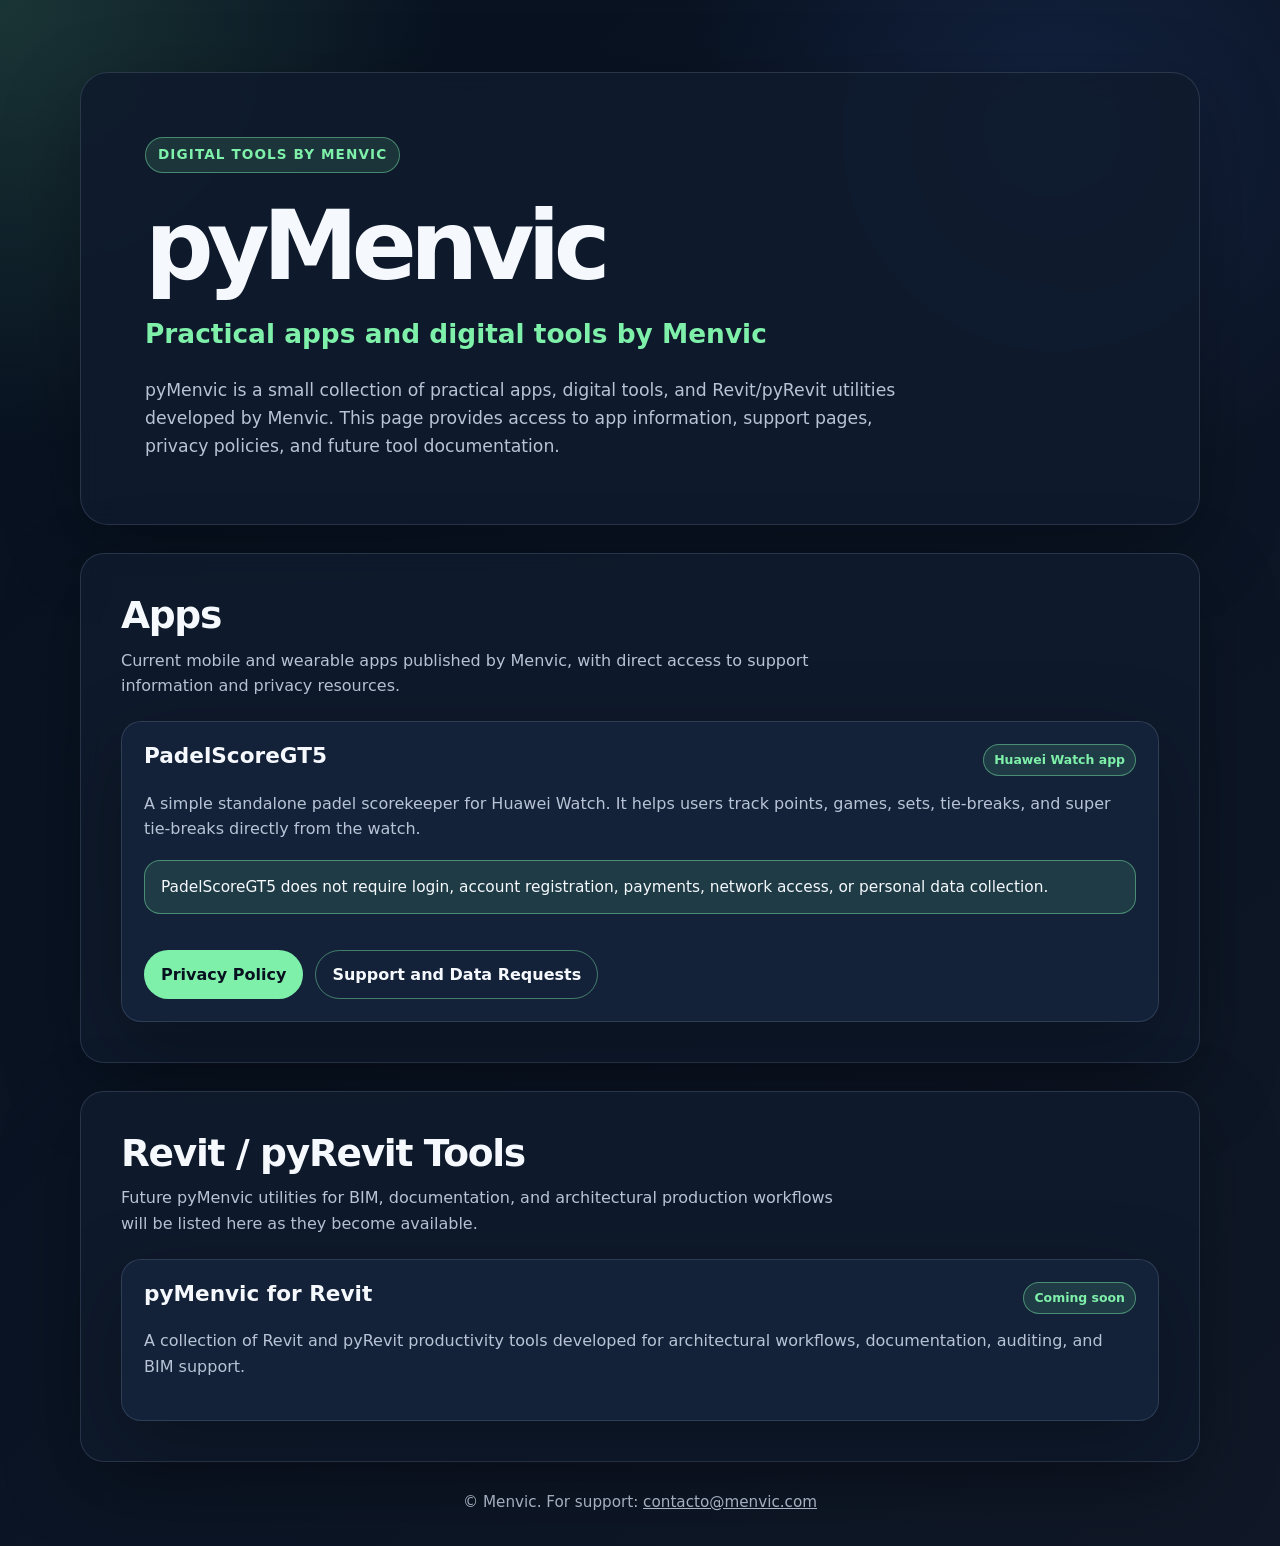
==== docs/index.html @ 78a5108b "Create pyMenvic homepage" ====
<!doctype html>
<html lang="en">
<head>
  <meta charset="utf-8">
  <meta name="viewport" content="width=device-width, initial-scale=1">
  <title>pyMenvic</title>
  <style>
    :root {
      color-scheme: dark;
      --background: #07111f;
      --surface: rgba(15, 27, 45, 0.88);
      --surface-strong: rgba(21, 36, 58, 0.94);
      --border: rgba(139, 157, 185, 0.22);
      --text: #f5f8fc;
      --muted: #b8c4d6;
      --accent: #7ef0aa;
      --accent-soft: rgba(126, 240, 170, 0.12);
      --accent-border: rgba(126, 240, 170, 0.45);
      --shadow: rgba(0, 0, 0, 0.28);
    }

    * {
      box-sizing: border-box;
    }

    html {
      scroll-behavior: smooth;
    }

    body {
      margin: 0;
      min-height: 100vh;
      font-family: Inter, ui-sans-serif, system-ui, -apple-system, BlinkMacSystemFont, "Segoe UI", sans-serif;
      line-height: 1.6;
      color: var(--text);
      background:
        radial-gradient(circle at top left, rgba(126, 240, 170, 0.16), transparent 28rem),
        radial-gradient(circle at 82% 8%, rgba(85, 132, 255, 0.13), transparent 24rem),
        linear-gradient(135deg, #07111f 0%, #0a1424 48%, #101827 100%);
    }

    a {
      color: inherit;
    }

    .page {
      width: min(1120px, calc(100% - 32px));
      margin: 0 auto;
      padding: clamp(32px, 6vw, 72px) 0 32px;
    }

    .hero,
    .section-card,
    .tool-card {
      border: 1px solid var(--border);
      background: var(--surface);
      box-shadow: 0 24px 80px var(--shadow);
      backdrop-filter: blur(12px);
    }

    .hero {
      padding: clamp(28px, 6vw, 64px);
      border-radius: 28px;
    }

    .eyebrow {
      display: inline-flex;
      align-items: center;
      gap: 8px;
      margin: 0 0 18px;
      padding: 6px 12px;
      border: 1px solid var(--accent-border);
      border-radius: 999px;
      color: var(--accent);
      background: var(--accent-soft);
      font-size: 0.85rem;
      font-weight: 800;
      letter-spacing: 0.08em;
      text-transform: uppercase;
    }

    h1,
    h2,
    h3,
    p {
      margin-top: 0;
    }

    h1,
    h2,
    h3 {
      line-height: 1.15;
    }

    h1 {
      margin-bottom: 12px;
      font-size: clamp(2.8rem, 9vw, 6rem);
      letter-spacing: -0.07em;
    }

    h2 {
      margin-bottom: 10px;
      font-size: clamp(1.6rem, 4vw, 2.35rem);
      letter-spacing: -0.035em;
    }

    h3 {
      margin-bottom: 10px;
      font-size: 1.35rem;
    }

    .subtitle {
      margin-bottom: 22px;
      color: var(--accent);
      font-size: clamp(1.15rem, 3vw, 1.65rem);
      font-weight: 800;
    }

    .description,
    .section-intro,
    .card-description,
    footer p {
      color: var(--muted);
    }

    .description {
      max-width: 760px;
      margin-bottom: 0;
      font-size: 1.08rem;
    }

    .section-card {
      margin-top: 28px;
      padding: clamp(24px, 5vw, 40px);
      border-radius: 24px;
    }

    .section-intro {
      max-width: 740px;
      margin-bottom: 22px;
    }

    .cards {
      display: grid;
      grid-template-columns: repeat(auto-fit, minmax(min(100%, 280px), 1fr));
      gap: 18px;
    }

    .tool-card {
      display: flex;
      min-height: 100%;
      flex-direction: column;
      padding: 22px;
      border-radius: 20px;
      background: var(--surface-strong);
    }

    .card-header {
      display: flex;
      align-items: flex-start;
      justify-content: space-between;
      gap: 16px;
      margin-bottom: 12px;
    }

    .label {
      display: inline-flex;
      flex-shrink: 0;
      align-items: center;
      justify-content: center;
      padding: 5px 10px;
      border: 1px solid var(--accent-border);
      border-radius: 999px;
      color: var(--accent);
      background: var(--accent-soft);
      font-size: 0.78rem;
      font-weight: 800;
      white-space: nowrap;
    }

    .card-description {
      margin-bottom: 18px;
    }

    .note {
      margin-top: auto;
      padding: 14px 16px;
      border: 1px solid var(--accent-border);
      border-radius: 16px;
      color: var(--text);
      background: var(--accent-soft);
      font-size: 0.96rem;
    }

    .links {
      display: flex;
      flex-wrap: wrap;
      gap: 12px;
      margin-top: 20px;
    }

    .button {
      display: inline-flex;
      align-items: center;
      justify-content: center;
      min-height: 46px;
      padding: 11px 16px;
      border: 1px solid var(--accent-border);
      border-radius: 999px;
      color: #07111f;
      background: var(--accent);
      font-weight: 800;
      text-decoration: none;
      transition: transform 160ms ease, box-shadow 160ms ease;
    }

    .button:hover,
    .button:focus-visible {
      transform: translateY(-1px);
      box-shadow: 0 10px 28px rgba(126, 240, 170, 0.18);
    }

    .button.secondary {
      color: var(--text);
      background: transparent;
    }

    footer {
      padding: 28px 0 0;
      text-align: center;
      font-size: 0.95rem;
    }

    footer p {
      margin-bottom: 0;
    }

    @media (max-width: 640px) {
      .page {
        width: min(100% - 24px, 1120px);
      }

      .card-header,
      .links {
        align-items: flex-start;
        flex-direction: column;
      }

      .button {
        width: 100%;
      }
    }
  </style>
</head>
<body>
  <main class="page">
    <section class="hero" aria-labelledby="page-title">
      <p class="eyebrow">Digital tools by Menvic</p>
      <h1 id="page-title">pyMenvic</h1>
      <p class="subtitle">Practical apps and digital tools by Menvic</p>
      <p class="description">
        pyMenvic is a small collection of practical apps, digital tools, and Revit/pyRevit
        utilities developed by Menvic. This page provides access to app information, support
        pages, privacy policies, and future tool documentation.
      </p>
    </section>

    <section class="section-card" aria-labelledby="apps-title">
      <h2 id="apps-title">Apps</h2>
      <p class="section-intro">
        Current mobile and wearable apps published by Menvic, with direct access to support
        information and privacy resources.
      </p>

      <div class="cards">
        <article class="tool-card">
          <div class="card-header">
            <h3>PadelScoreGT5</h3>
            <span class="label">Huawei Watch app</span>
          </div>
          <p class="card-description">
            A simple standalone padel scorekeeper for Huawei Watch. It helps users track points,
            games, sets, tie-breaks, and super tie-breaks directly from the watch.
          </p>
          <p class="note">
            PadelScoreGT5 does not require login, account registration, payments, network access,
            or personal data collection.
          </p>
          <nav class="links" aria-label="PadelScoreGT5 links">
            <a class="button" href="/padelscoregt5/privacy/">Privacy Policy</a>
            <a class="button secondary" href="/padelscoregt5/support/">Support and Data Requests</a>
          </nav>
        </article>
      </div>
    </section>

    <section class="section-card" aria-labelledby="revit-title">
      <h2 id="revit-title">Revit / pyRevit Tools</h2>
      <p class="section-intro">
        Future pyMenvic utilities for BIM, documentation, and architectural production workflows
        will be listed here as they become available.
      </p>

      <div class="cards">
        <article class="tool-card">
          <div class="card-header">
            <h3>pyMenvic for Revit</h3>
            <span class="label">Coming soon</span>
          </div>
          <p class="card-description">
            A collection of Revit and pyRevit productivity tools developed for architectural
            workflows, documentation, auditing, and BIM support.
          </p>
        </article>
      </div>
    </section>

    <footer>
      <p>&copy; Menvic. For support: <a href="mailto:contacto@menvic.com">contacto@menvic.com</a></p>
    </footer>
  </main>
</body>
</html>
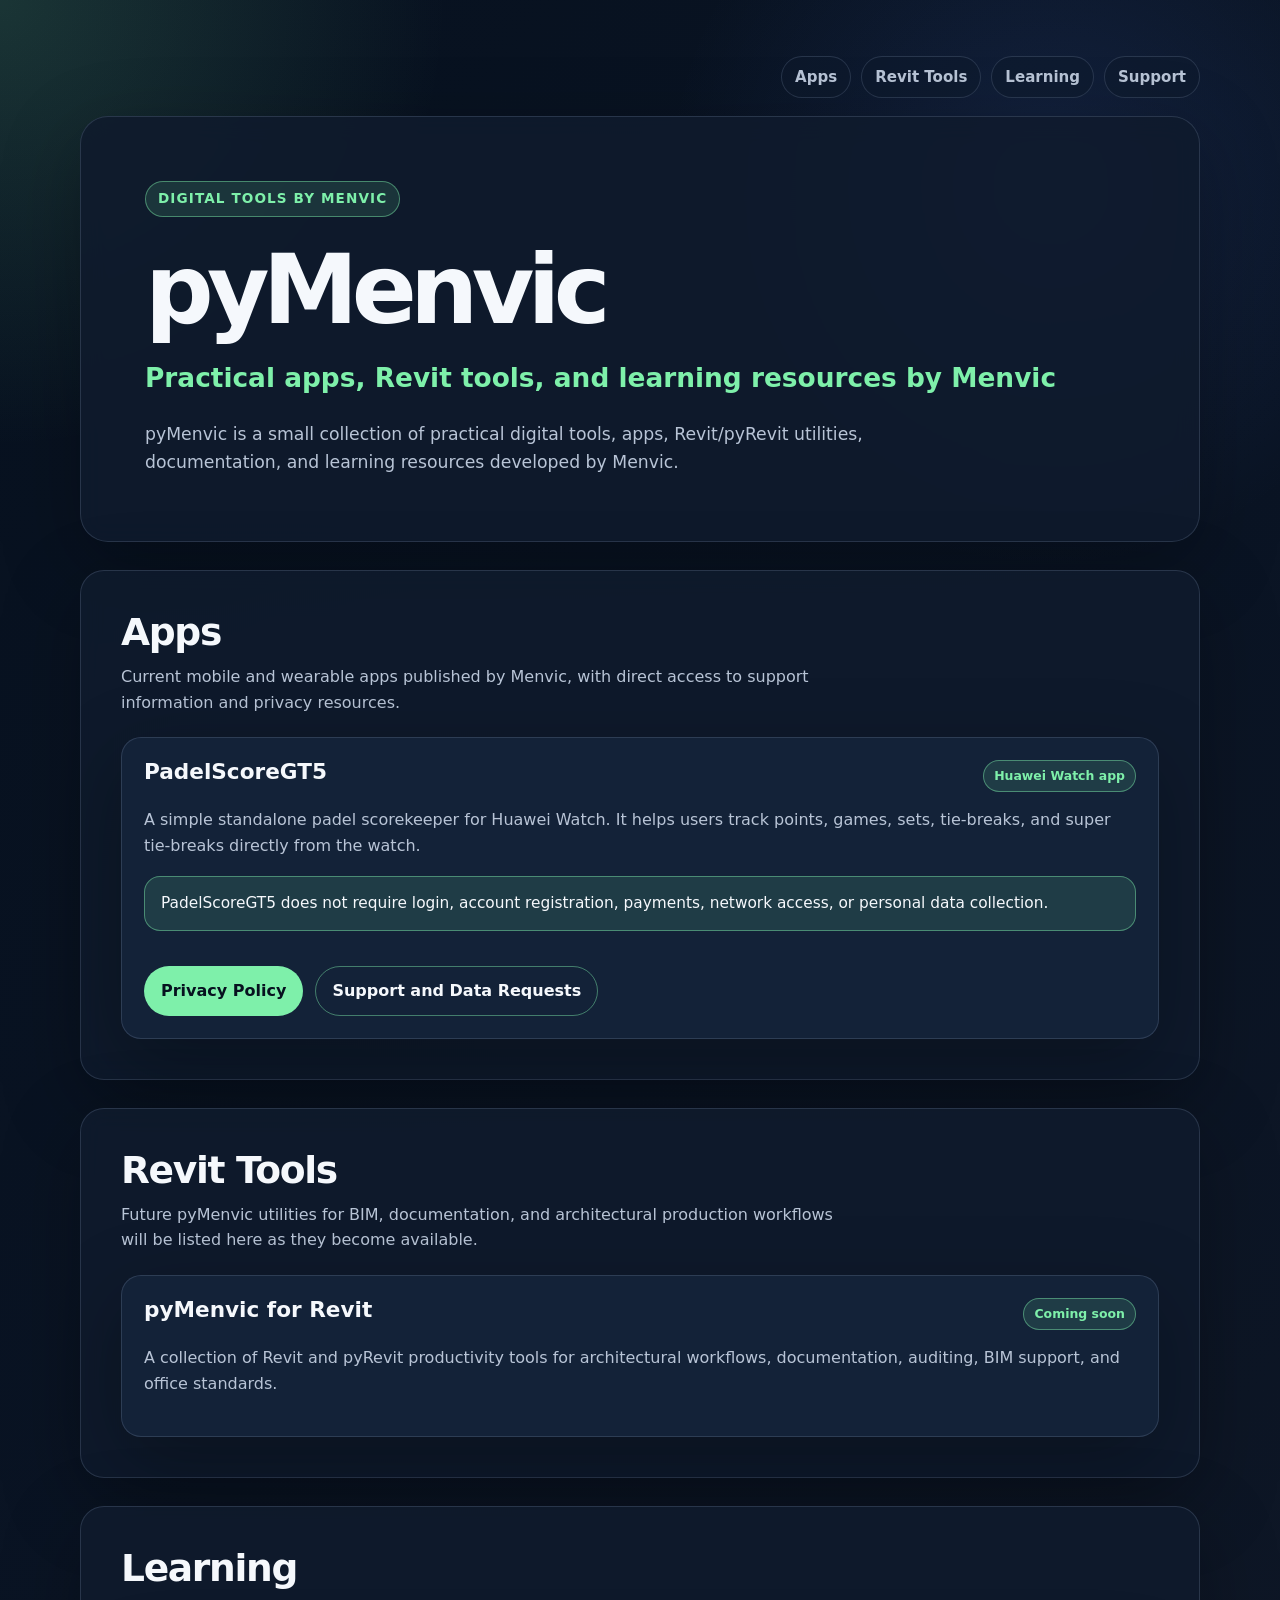
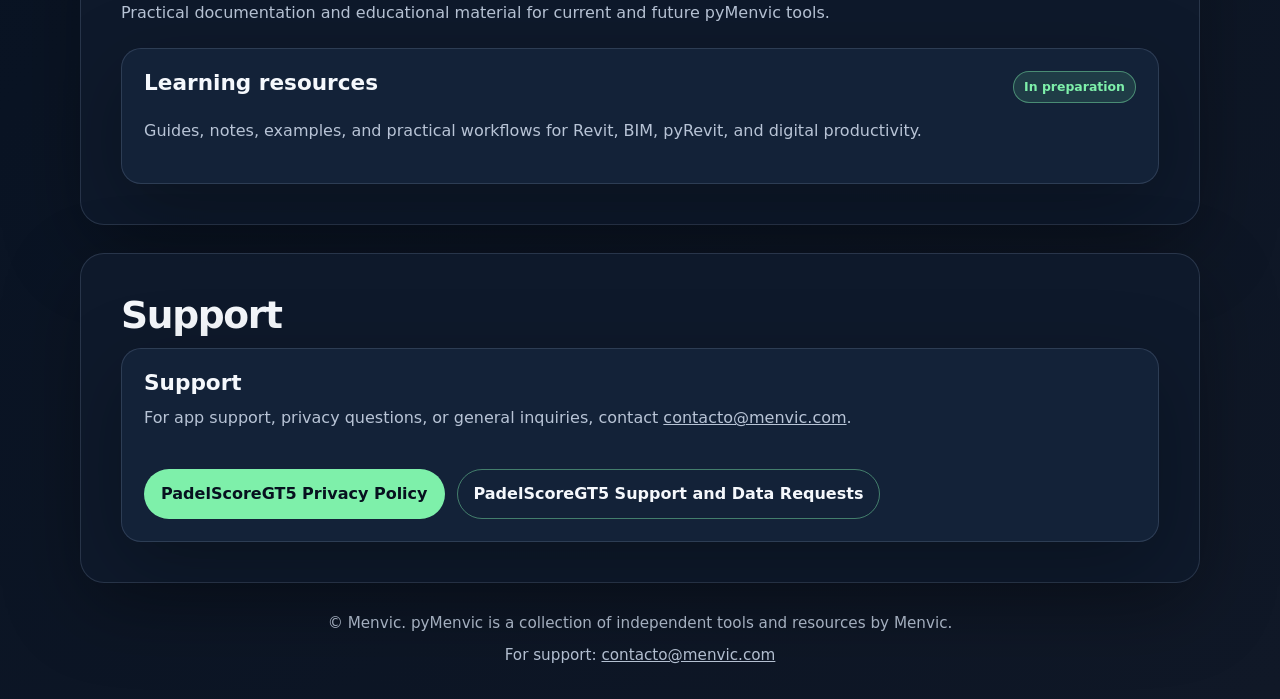
==== commit c2b921fa: "Update pyMenvic public homepage" ====
--- a/docs/index.html
+++ b/docs/index.html
@@ -46,7 +46,35 @@
     .page {
       width: min(1120px, calc(100% - 32px));
       margin: 0 auto;
-      padding: clamp(32px, 6vw, 72px) 0 32px;
+      padding: clamp(24px, 5vw, 56px) 0 32px;
+    }
+
+    .top-nav {
+      display: flex;
+      flex-wrap: wrap;
+      gap: 10px;
+      align-items: center;
+      justify-content: flex-end;
+      margin-bottom: 18px;
+    }
+
+    .nav-link {
+      padding: 8px 13px;
+      border: 1px solid var(--border);
+      border-radius: 999px;
+      color: var(--muted);
+      background: rgba(15, 27, 45, 0.58);
+      font-size: 0.94rem;
+      font-weight: 700;
+      text-decoration: none;
+      transition: border-color 160ms ease, color 160ms ease, transform 160ms ease;
+    }
+
+    .nav-link:hover,
+    .nav-link:focus-visible {
+      border-color: var(--accent-border);
+      color: var(--text);
+      transform: translateY(-1px);
     }
 
     .hero,
@@ -124,7 +152,7 @@
     }
 
     .description {
-      max-width: 760px;
+      max-width: 800px;
       margin-bottom: 0;
       font-size: 1.08rem;
     }
@@ -232,12 +260,20 @@
     }
 
     footer p {
+      margin-bottom: 8px;
+    }
+
+    footer p:last-child {
       margin-bottom: 0;
     }
 
     @media (max-width: 640px) {
       .page {
         width: min(100% - 24px, 1120px);
+      }
+
+      .top-nav {
+        justify-content: flex-start;
       }
 
       .card-header,
@@ -254,18 +290,24 @@
 </head>
 <body>
   <main class="page">
+    <nav class="top-nav" aria-label="Main navigation">
+      <a class="nav-link" href="#apps">Apps</a>
+      <a class="nav-link" href="#revit-tools">Revit Tools</a>
+      <a class="nav-link" href="#learning">Learning</a>
+      <a class="nav-link" href="#support">Support</a>
+    </nav>
+
     <section class="hero" aria-labelledby="page-title">
       <p class="eyebrow">Digital tools by Menvic</p>
       <h1 id="page-title">pyMenvic</h1>
-      <p class="subtitle">Practical apps and digital tools by Menvic</p>
+      <p class="subtitle">Practical apps, Revit tools, and learning resources by Menvic</p>
       <p class="description">
-        pyMenvic is a small collection of practical apps, digital tools, and Revit/pyRevit
-        utilities developed by Menvic. This page provides access to app information, support
-        pages, privacy policies, and future tool documentation.
+        pyMenvic is a small collection of practical digital tools, apps, Revit/pyRevit utilities,
+        documentation, and learning resources developed by Menvic.
       </p>
     </section>
 
-    <section class="section-card" aria-labelledby="apps-title">
+    <section class="section-card" id="apps" aria-labelledby="apps-title">
       <h2 id="apps-title">Apps</h2>
       <p class="section-intro">
         Current mobile and wearable apps published by Menvic, with direct access to support
@@ -294,8 +336,8 @@
       </div>
     </section>
 
-    <section class="section-card" aria-labelledby="revit-title">
-      <h2 id="revit-title">Revit / pyRevit Tools</h2>
+    <section class="section-card" id="revit-tools" aria-labelledby="revit-title">
+      <h2 id="revit-title">Revit Tools</h2>
       <p class="section-intro">
         Future pyMenvic utilities for BIM, documentation, and architectural production workflows
         will be listed here as they become available.
@@ -308,15 +350,53 @@
             <span class="label">Coming soon</span>
           </div>
           <p class="card-description">
-            A collection of Revit and pyRevit productivity tools developed for architectural
-            workflows, documentation, auditing, and BIM support.
+            A collection of Revit and pyRevit productivity tools for architectural workflows,
+            documentation, auditing, BIM support, and office standards.
           </p>
         </article>
       </div>
     </section>
 
+    <section class="section-card" id="learning" aria-labelledby="learning-title">
+      <h2 id="learning-title">Learning</h2>
+      <p class="section-intro">
+        Practical documentation and educational material for current and future pyMenvic tools.
+      </p>
+
+      <div class="cards">
+        <article class="tool-card">
+          <div class="card-header">
+            <h3>Learning resources</h3>
+            <span class="label">In preparation</span>
+          </div>
+          <p class="card-description">
+            Guides, notes, examples, and practical workflows for Revit, BIM, pyRevit, and digital
+            productivity.
+          </p>
+        </article>
+      </div>
+    </section>
+
+    <section class="section-card" id="support" aria-labelledby="support-title">
+      <h2 id="support-title">Support</h2>
+      <div class="cards">
+        <article class="tool-card">
+          <h3>Support</h3>
+          <p class="card-description">
+            For app support, privacy questions, or general inquiries, contact
+            <a href="mailto:contacto@menvic.com">contacto@menvic.com</a>.
+          </p>
+          <nav class="links" aria-label="Support links">
+            <a class="button" href="/padelscoregt5/privacy/">PadelScoreGT5 Privacy Policy</a>
+            <a class="button secondary" href="/padelscoregt5/support/">PadelScoreGT5 Support and Data Requests</a>
+          </nav>
+        </article>
+      </div>
+    </section>
+
     <footer>
-      <p>&copy; Menvic. For support: <a href="mailto:contacto@menvic.com">contacto@menvic.com</a></p>
+      <p>&copy; Menvic. pyMenvic is a collection of independent tools and resources by Menvic.</p>
+      <p>For support: <a href="mailto:contacto@menvic.com">contacto@menvic.com</a></p>
     </footer>
   </main>
 </body>
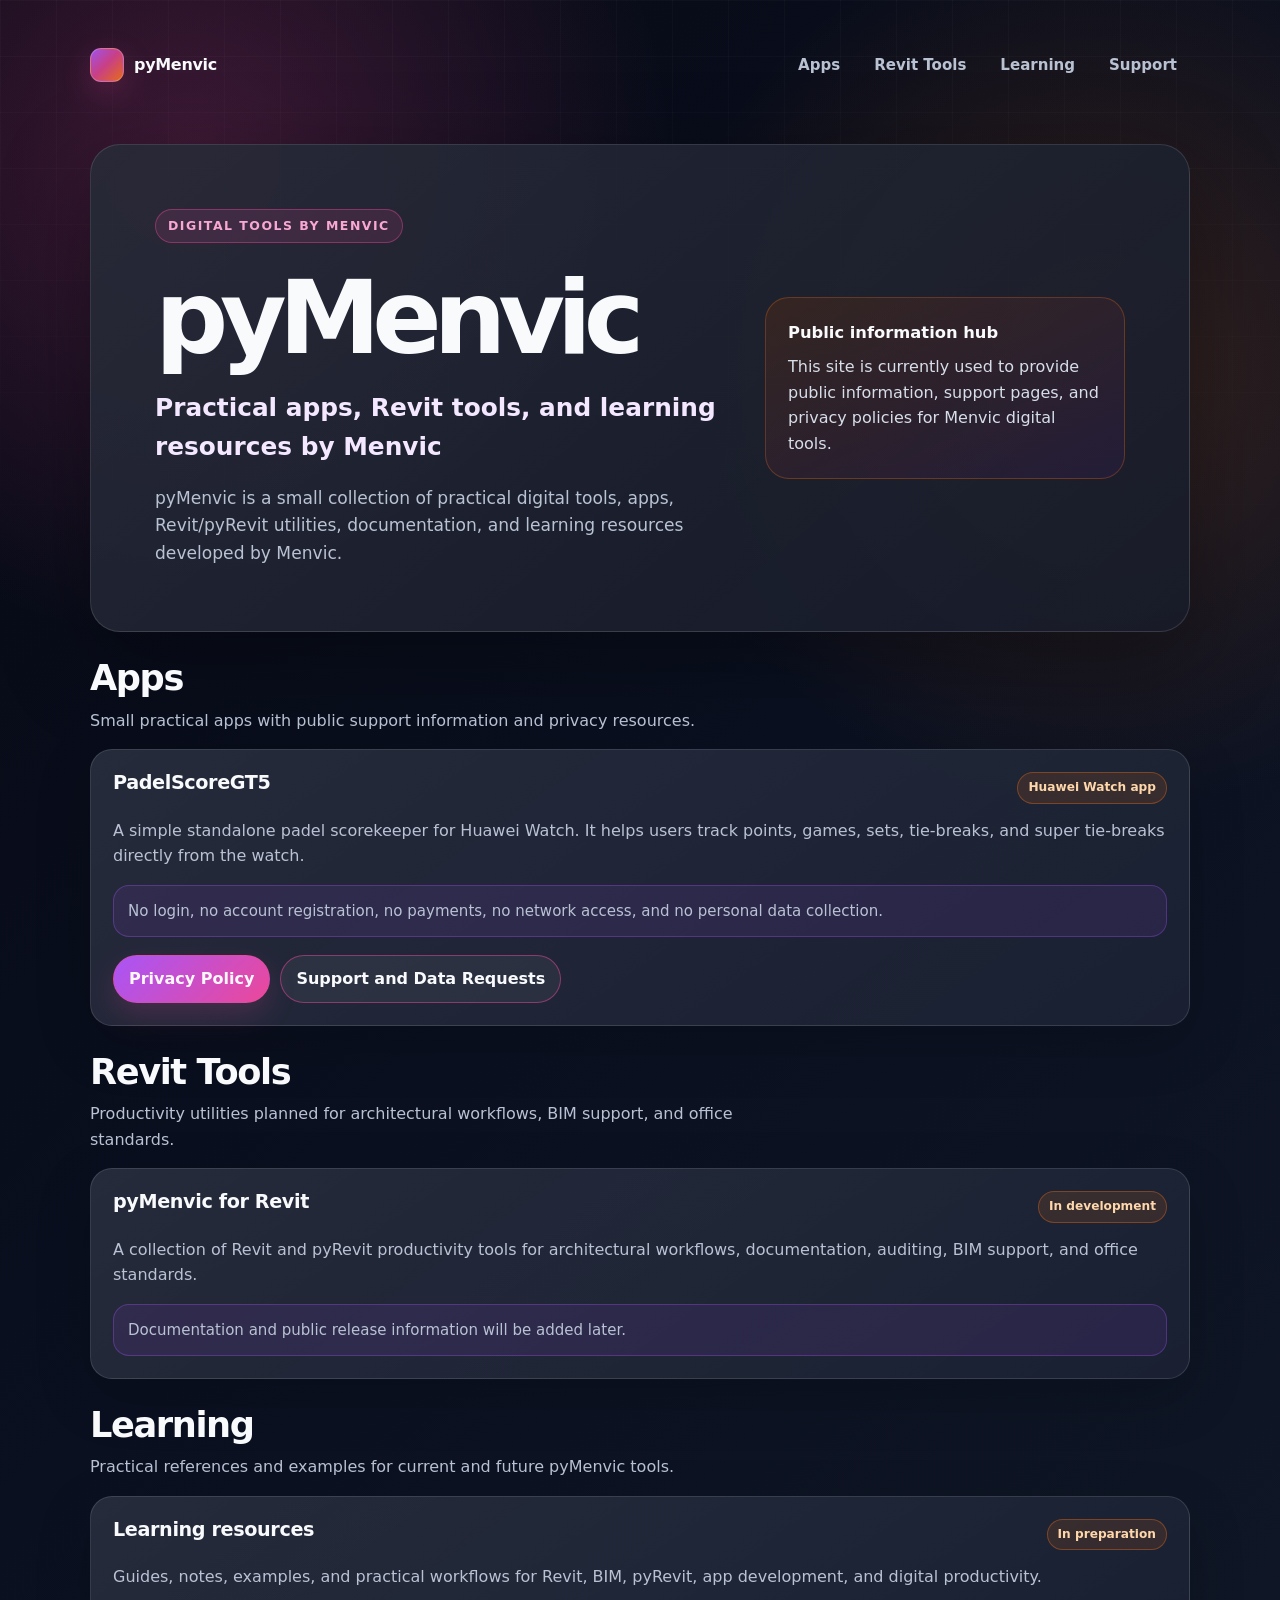
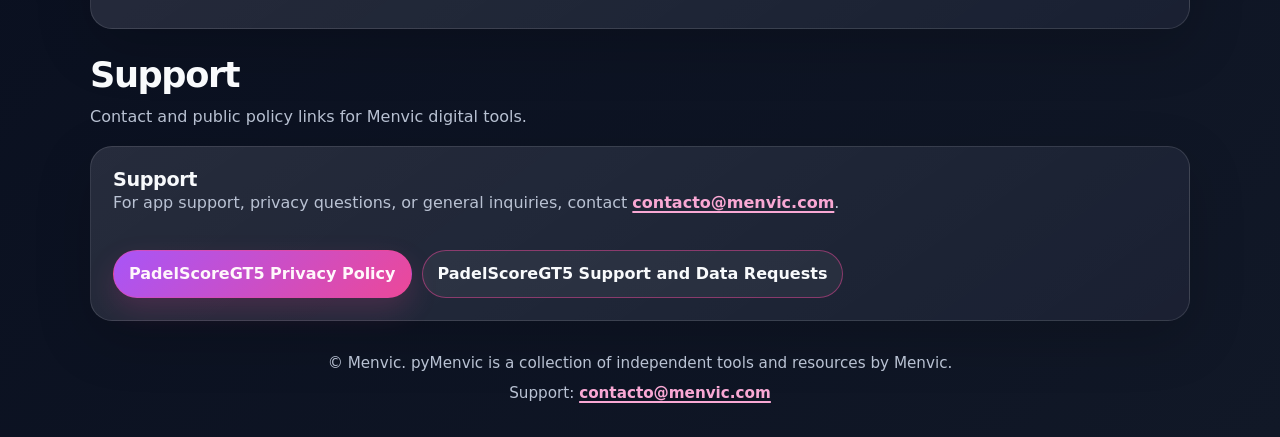
==== commit 7f2dd6e1: "Improve pyMenvic homepage" ====
--- a/docs/index.html
+++ b/docs/index.html
@@ -3,20 +3,26 @@
 <head>
   <meta charset="utf-8">
   <meta name="viewport" content="width=device-width, initial-scale=1">
+  <meta name="description" content="pyMenvic is a collection of practical apps, Revit tools, documentation, and learning resources by Menvic.">
   <title>pyMenvic</title>
   <style>
     :root {
       color-scheme: dark;
-      --background: #07111f;
-      --surface: rgba(15, 27, 45, 0.88);
-      --surface-strong: rgba(21, 36, 58, 0.94);
-      --border: rgba(139, 157, 185, 0.22);
-      --text: #f5f8fc;
-      --muted: #b8c4d6;
-      --accent: #7ef0aa;
-      --accent-soft: rgba(126, 240, 170, 0.12);
-      --accent-border: rgba(126, 240, 170, 0.45);
-      --shadow: rgba(0, 0, 0, 0.28);
+      --bg: #070914;
+      --bg-elevated: #0d1220;
+      --surface: rgba(15, 20, 35, 0.88);
+      --surface-strong: rgba(22, 28, 46, 0.94);
+      --border: rgba(255, 255, 255, 0.12);
+      --border-strong: rgba(255, 255, 255, 0.18);
+      --text: #f8fafc;
+      --muted: #b9c2d3;
+      --soft: #8792a8;
+      --purple: #a855f7;
+      --magenta: #ec4899;
+      --orange: #f97316;
+      --accent-glow: rgba(236, 72, 153, 0.24);
+      --orange-glow: rgba(249, 115, 22, 0.18);
+      --shadow: rgba(0, 0, 0, 0.34);
     }
 
     * {
@@ -30,13 +36,26 @@
     body {
       margin: 0;
       min-height: 100vh;
-      font-family: Inter, ui-sans-serif, system-ui, -apple-system, BlinkMacSystemFont, "Segoe UI", sans-serif;
+      font-family: ui-sans-serif, system-ui, -apple-system, BlinkMacSystemFont, "Segoe UI", sans-serif;
       line-height: 1.6;
       color: var(--text);
       background:
-        radial-gradient(circle at top left, rgba(126, 240, 170, 0.16), transparent 28rem),
-        radial-gradient(circle at 82% 8%, rgba(85, 132, 255, 0.13), transparent 24rem),
-        linear-gradient(135deg, #07111f 0%, #0a1424 48%, #101827 100%);
+        radial-gradient(circle at 15% 8%, var(--accent-glow), transparent 30rem),
+        radial-gradient(circle at 86% 18%, var(--orange-glow), transparent 28rem),
+        linear-gradient(135deg, var(--bg) 0%, #0a1020 46%, #111827 100%);
+    }
+
+    body::before {
+      position: fixed;
+      inset: 0;
+      z-index: -1;
+      pointer-events: none;
+      content: "";
+      background-image:
+        linear-gradient(rgba(255, 255, 255, 0.035) 1px, transparent 1px),
+        linear-gradient(90deg, rgba(255, 255, 255, 0.035) 1px, transparent 1px);
+      background-size: 56px 56px;
+      mask-image: linear-gradient(to bottom, rgba(0, 0, 0, 0.7), transparent 74%);
     }
 
     a {
@@ -44,66 +63,93 @@
     }
 
     .page {
-      width: min(1120px, calc(100% - 32px));
+      width: min(1100px, calc(100% - 32px));
       margin: 0 auto;
-      padding: clamp(24px, 5vw, 56px) 0 32px;
+      padding: clamp(20px, 4vw, 44px) 0 32px;
+    }
+
+    .topbar {
+      display: flex;
+      align-items: center;
+      justify-content: space-between;
+      gap: 18px;
+      margin-bottom: clamp(28px, 5vw, 58px);
+    }
+
+    .brand {
+      display: inline-flex;
+      align-items: center;
+      gap: 10px;
+      color: var(--text);
+      font-weight: 800;
+      letter-spacing: -0.02em;
+      text-decoration: none;
+    }
+
+    .brand-mark {
+      width: 34px;
+      height: 34px;
+      border: 1px solid rgba(255, 255, 255, 0.2);
+      border-radius: 11px;
+      background:
+        linear-gradient(135deg, rgba(168, 85, 247, 0.95), rgba(236, 72, 153, 0.84) 48%, rgba(249, 115, 22, 0.92)),
+        var(--bg-elevated);
+      box-shadow: 0 10px 30px rgba(236, 72, 153, 0.22);
     }
 
     .top-nav {
       display: flex;
       flex-wrap: wrap;
-      gap: 10px;
+      gap: 8px;
       align-items: center;
       justify-content: flex-end;
-      margin-bottom: 18px;
     }
 
     .nav-link {
-      padding: 8px 13px;
-      border: 1px solid var(--border);
+      padding: 8px 12px;
+      border: 1px solid transparent;
       border-radius: 999px;
       color: var(--muted);
-      background: rgba(15, 27, 45, 0.58);
       font-size: 0.94rem;
       font-weight: 700;
       text-decoration: none;
-      transition: border-color 160ms ease, color 160ms ease, transform 160ms ease;
+      transition: background 160ms ease, border-color 160ms ease, color 160ms ease;
     }
 
     .nav-link:hover,
     .nav-link:focus-visible {
-      border-color: var(--accent-border);
+      border-color: var(--border-strong);
       color: var(--text);
-      transform: translateY(-1px);
-    }
-
-    .hero,
-    .section-card,
-    .tool-card {
+      background: rgba(255, 255, 255, 0.06);
+      outline: none;
+    }
+
+    .hero {
+      display: grid;
+      grid-template-columns: minmax(0, 1fr) minmax(260px, 360px);
+      gap: clamp(24px, 5vw, 46px);
+      align-items: center;
+      padding: clamp(30px, 6vw, 64px);
       border: 1px solid var(--border);
-      background: var(--surface);
-      box-shadow: 0 24px 80px var(--shadow);
-      backdrop-filter: blur(12px);
-    }
-
-    .hero {
-      padding: clamp(28px, 6vw, 64px);
-      border-radius: 28px;
+      border-radius: 30px;
+      background:
+        linear-gradient(140deg, rgba(255, 255, 255, 0.09), rgba(255, 255, 255, 0.03)),
+        var(--surface);
+      box-shadow: 0 28px 90px var(--shadow);
     }
 
     .eyebrow {
       display: inline-flex;
       align-items: center;
-      gap: 8px;
       margin: 0 0 18px;
       padding: 6px 12px;
-      border: 1px solid var(--accent-border);
+      border: 1px solid rgba(236, 72, 153, 0.42);
       border-radius: 999px;
-      color: var(--accent);
-      background: var(--accent-soft);
-      font-size: 0.85rem;
-      font-weight: 800;
-      letter-spacing: 0.08em;
+      color: #f9a8d4;
+      background: rgba(236, 72, 153, 0.12);
+      font-size: 0.78rem;
+      font-weight: 900;
+      letter-spacing: 0.12em;
       text-transform: uppercase;
     }
 
@@ -117,163 +163,226 @@
     h1,
     h2,
     h3 {
-      line-height: 1.15;
+      line-height: 1.12;
     }
 
     h1 {
       margin-bottom: 12px;
-      font-size: clamp(2.8rem, 9vw, 6rem);
-      letter-spacing: -0.07em;
+      font-size: clamp(3rem, 10vw, 6.4rem);
+      letter-spacing: -0.08em;
     }
 
     h2 {
       margin-bottom: 10px;
-      font-size: clamp(1.6rem, 4vw, 2.35rem);
-      letter-spacing: -0.035em;
+      font-size: clamp(1.55rem, 4vw, 2.2rem);
+      letter-spacing: -0.04em;
     }
 
     h3 {
-      margin-bottom: 10px;
-      font-size: 1.35rem;
+      margin-bottom: 0;
+      font-size: 1.2rem;
+      letter-spacing: -0.02em;
     }
 
     .subtitle {
-      margin-bottom: 22px;
-      color: var(--accent);
-      font-size: clamp(1.15rem, 3vw, 1.65rem);
+      max-width: 760px;
+      margin-bottom: 18px;
+      color: #f3e8ff;
+      font-size: clamp(1.15rem, 3vw, 1.55rem);
       font-weight: 800;
     }
 
-    .description,
+    .hero-text,
     .section-intro,
     .card-description,
+    .small-note,
     footer p {
       color: var(--muted);
     }
 
-    .description {
-      max-width: 800px;
+    .hero-text {
+      max-width: 760px;
       margin-bottom: 0;
-      font-size: 1.08rem;
-    }
-
-    .section-card {
-      margin-top: 28px;
-      padding: clamp(24px, 5vw, 40px);
+      font-size: 1.07rem;
+    }
+
+    .hero-panel {
+      padding: 22px;
+      border: 1px solid rgba(249, 115, 22, 0.28);
       border-radius: 24px;
+      background:
+        linear-gradient(155deg, rgba(249, 115, 22, 0.14), rgba(168, 85, 247, 0.1)),
+        rgba(7, 9, 20, 0.34);
+    }
+
+    .hero-panel strong {
+      display: block;
+      margin-bottom: 8px;
+      color: var(--text);
+      font-size: 1.02rem;
+    }
+
+    .hero-panel p {
+      margin-bottom: 0;
+      color: #d7deea;
+    }
+
+    .section {
+      padding-top: 26px;
+      scroll-margin-top: 16px;
+    }
+
+    .section-heading {
+      display: flex;
+      align-items: end;
+      justify-content: space-between;
+      gap: 18px;
+      margin-bottom: 16px;
     }
 
     .section-intro {
-      max-width: 740px;
-      margin-bottom: 22px;
+      max-width: 680px;
+      margin-bottom: 0;
     }
 
     .cards {
       display: grid;
-      grid-template-columns: repeat(auto-fit, minmax(min(100%, 280px), 1fr));
-      gap: 18px;
-    }
-
-    .tool-card {
+      grid-template-columns: repeat(auto-fit, minmax(min(100%, 300px), 1fr));
+      gap: 16px;
+    }
+
+    .card {
       display: flex;
       min-height: 100%;
       flex-direction: column;
       padding: 22px;
-      border-radius: 20px;
-      background: var(--surface-strong);
+      border: 1px solid var(--border);
+      border-radius: 22px;
+      background:
+        linear-gradient(145deg, rgba(255, 255, 255, 0.075), rgba(255, 255, 255, 0.025)),
+        var(--surface-strong);
+      box-shadow: 0 18px 55px rgba(0, 0, 0, 0.18);
     }
 
     .card-header {
       display: flex;
       align-items: flex-start;
       justify-content: space-between;
-      gap: 16px;
-      margin-bottom: 12px;
-    }
-
-    .label {
+      gap: 14px;
+      margin-bottom: 14px;
+    }
+
+    .badge {
       display: inline-flex;
       flex-shrink: 0;
       align-items: center;
       justify-content: center;
       padding: 5px 10px;
-      border: 1px solid var(--accent-border);
+      border: 1px solid rgba(249, 115, 22, 0.36);
       border-radius: 999px;
-      color: var(--accent);
-      background: var(--accent-soft);
-      font-size: 0.78rem;
-      font-weight: 800;
+      color: #fed7aa;
+      background: rgba(249, 115, 22, 0.12);
+      font-size: 0.76rem;
+      font-weight: 900;
       white-space: nowrap;
     }
 
     .card-description {
-      margin-bottom: 18px;
-    }
-
-    .note {
+      margin-bottom: 16px;
+    }
+
+    .small-note {
       margin-top: auto;
-      padding: 14px 16px;
-      border: 1px solid var(--accent-border);
+      margin-bottom: 0;
+      padding: 13px 14px;
+      border: 1px solid rgba(168, 85, 247, 0.32);
       border-radius: 16px;
-      color: var(--text);
-      background: var(--accent-soft);
-      font-size: 0.96rem;
+      background: rgba(168, 85, 247, 0.1);
+      font-size: 0.94rem;
     }
 
     .links {
       display: flex;
       flex-wrap: wrap;
-      gap: 12px;
-      margin-top: 20px;
+      gap: 10px;
+      margin-top: 18px;
     }
 
     .button {
       display: inline-flex;
       align-items: center;
       justify-content: center;
-      min-height: 46px;
-      padding: 11px 16px;
-      border: 1px solid var(--accent-border);
+      min-height: 44px;
+      padding: 10px 15px;
+      border: 1px solid rgba(236, 72, 153, 0.5);
       border-radius: 999px;
-      color: #07111f;
-      background: var(--accent);
+      color: #fff7fb;
+      background: linear-gradient(135deg, var(--purple), var(--magenta));
+      box-shadow: 0 12px 28px rgba(236, 72, 153, 0.18);
       font-weight: 800;
       text-decoration: none;
-      transition: transform 160ms ease, box-shadow 160ms ease;
+      transition: transform 160ms ease, border-color 160ms ease, box-shadow 160ms ease;
     }
 
     .button:hover,
     .button:focus-visible {
+      border-color: rgba(255, 255, 255, 0.4);
       transform: translateY(-1px);
-      box-shadow: 0 10px 28px rgba(126, 240, 170, 0.18);
+      box-shadow: 0 16px 34px rgba(236, 72, 153, 0.28);
+      outline: none;
     }
 
     .button.secondary {
       color: var(--text);
-      background: transparent;
+      background: rgba(255, 255, 255, 0.05);
+      box-shadow: none;
+    }
+
+    .contact-link {
+      color: #f9a8d4;
+      font-weight: 800;
+      text-decoration-thickness: 2px;
+      text-underline-offset: 3px;
     }
 
     footer {
-      padding: 28px 0 0;
+      padding: 30px 0 0;
       text-align: center;
       font-size: 0.95rem;
     }
 
     footer p {
-      margin-bottom: 8px;
+      margin-bottom: 6px;
     }
 
     footer p:last-child {
       margin-bottom: 0;
     }
 
-    @media (max-width: 640px) {
-      .page {
-        width: min(100% - 24px, 1120px);
+    @media (max-width: 780px) {
+      .topbar,
+      .section-heading {
+        align-items: flex-start;
+        flex-direction: column;
       }
 
       .top-nav {
         justify-content: flex-start;
+      }
+
+      .hero {
+        grid-template-columns: 1fr;
+      }
+    }
+
+    @media (max-width: 560px) {
+      .page {
+        width: min(100% - 24px, 1100px);
+      }
+
+      .hero,
+      .card {
+        border-radius: 22px;
       }
 
       .card-header,
@@ -290,43 +399,63 @@
 </head>
 <body>
   <main class="page">
-    <nav class="top-nav" aria-label="Main navigation">
-      <a class="nav-link" href="#apps">Apps</a>
-      <a class="nav-link" href="#revit-tools">Revit Tools</a>
-      <a class="nav-link" href="#learning">Learning</a>
-      <a class="nav-link" href="#support">Support</a>
-    </nav>
+    <header class="topbar">
+      <a class="brand" href="/" aria-label="pyMenvic home">
+        <span class="brand-mark" aria-hidden="true"></span>
+        <span>pyMenvic</span>
+      </a>
+
+      <nav class="top-nav" aria-label="Main navigation">
+        <a class="nav-link" href="#apps">Apps</a>
+        <a class="nav-link" href="#revit-tools">Revit Tools</a>
+        <a class="nav-link" href="#learning">Learning</a>
+        <a class="nav-link" href="#support">Support</a>
+      </nav>
+    </header>
 
     <section class="hero" aria-labelledby="page-title">
-      <p class="eyebrow">Digital tools by Menvic</p>
-      <h1 id="page-title">pyMenvic</h1>
-      <p class="subtitle">Practical apps, Revit tools, and learning resources by Menvic</p>
-      <p class="description">
-        pyMenvic is a small collection of practical digital tools, apps, Revit/pyRevit utilities,
-        documentation, and learning resources developed by Menvic.
-      </p>
+      <div>
+        <p class="eyebrow">Digital tools by Menvic</p>
+        <h1 id="page-title">pyMenvic</h1>
+        <p class="subtitle">Practical apps, Revit tools, and learning resources by Menvic</p>
+        <p class="hero-text">
+          pyMenvic is a small collection of practical digital tools, apps, Revit/pyRevit utilities,
+          documentation, and learning resources developed by Menvic.
+        </p>
+      </div>
+
+      <aside class="hero-panel" aria-label="Site note">
+        <strong>Public information hub</strong>
+        <p>
+          This site is currently used to provide public information, support pages, and privacy
+          policies for Menvic digital tools.
+        </p>
+      </aside>
     </section>
 
-    <section class="section-card" id="apps" aria-labelledby="apps-title">
-      <h2 id="apps-title">Apps</h2>
-      <p class="section-intro">
-        Current mobile and wearable apps published by Menvic, with direct access to support
-        information and privacy resources.
-      </p>
+    <section class="section" id="apps" aria-labelledby="apps-title">
+      <div class="section-heading">
+        <div>
+          <h2 id="apps-title">Apps</h2>
+          <p class="section-intro">
+            Small practical apps with public support information and privacy resources.
+          </p>
+        </div>
+      </div>
 
       <div class="cards">
-        <article class="tool-card">
+        <article class="card">
           <div class="card-header">
             <h3>PadelScoreGT5</h3>
-            <span class="label">Huawei Watch app</span>
+            <span class="badge">Huawei Watch app</span>
           </div>
           <p class="card-description">
             A simple standalone padel scorekeeper for Huawei Watch. It helps users track points,
             games, sets, tie-breaks, and super tie-breaks directly from the watch.
           </p>
-          <p class="note">
-            PadelScoreGT5 does not require login, account registration, payments, network access,
-            or personal data collection.
+          <p class="small-note">
+            No login, no account registration, no payments, no network access, and no personal data
+            collection.
           </p>
           <nav class="links" aria-label="PadelScoreGT5 links">
             <a class="button" href="/padelscoregt5/privacy/">Privacy Policy</a>
@@ -336,55 +465,73 @@
       </div>
     </section>
 
-    <section class="section-card" id="revit-tools" aria-labelledby="revit-title">
-      <h2 id="revit-title">Revit Tools</h2>
-      <p class="section-intro">
-        Future pyMenvic utilities for BIM, documentation, and architectural production workflows
-        will be listed here as they become available.
-      </p>
+    <section class="section" id="revit-tools" aria-labelledby="revit-title">
+      <div class="section-heading">
+        <div>
+          <h2 id="revit-title">Revit Tools</h2>
+          <p class="section-intro">
+            Productivity utilities planned for architectural workflows, BIM support, and office standards.
+          </p>
+        </div>
+      </div>
 
       <div class="cards">
-        <article class="tool-card">
+        <article class="card">
           <div class="card-header">
             <h3>pyMenvic for Revit</h3>
-            <span class="label">Coming soon</span>
+            <span class="badge">In development</span>
           </div>
           <p class="card-description">
             A collection of Revit and pyRevit productivity tools for architectural workflows,
             documentation, auditing, BIM support, and office standards.
           </p>
+          <p class="small-note">
+            Documentation and public release information will be added later.
+          </p>
         </article>
       </div>
     </section>
 
-    <section class="section-card" id="learning" aria-labelledby="learning-title">
-      <h2 id="learning-title">Learning</h2>
-      <p class="section-intro">
-        Practical documentation and educational material for current and future pyMenvic tools.
-      </p>
+    <section class="section" id="learning" aria-labelledby="learning-title">
+      <div class="section-heading">
+        <div>
+          <h2 id="learning-title">Learning</h2>
+          <p class="section-intro">
+            Practical references and examples for current and future pyMenvic tools.
+          </p>
+        </div>
+      </div>
 
       <div class="cards">
-        <article class="tool-card">
+        <article class="card">
           <div class="card-header">
             <h3>Learning resources</h3>
-            <span class="label">In preparation</span>
+            <span class="badge">In preparation</span>
           </div>
           <p class="card-description">
-            Guides, notes, examples, and practical workflows for Revit, BIM, pyRevit, and digital
-            productivity.
+            Guides, notes, examples, and practical workflows for Revit, BIM, pyRevit, app development,
+            and digital productivity.
           </p>
         </article>
       </div>
     </section>
 
-    <section class="section-card" id="support" aria-labelledby="support-title">
-      <h2 id="support-title">Support</h2>
+    <section class="section" id="support" aria-labelledby="support-title">
+      <div class="section-heading">
+        <div>
+          <h2 id="support-title">Support</h2>
+          <p class="section-intro">
+            Contact and public policy links for Menvic digital tools.
+          </p>
+        </div>
+      </div>
+
       <div class="cards">
-        <article class="tool-card">
+        <article class="card">
           <h3>Support</h3>
           <p class="card-description">
             For app support, privacy questions, or general inquiries, contact
-            <a href="mailto:contacto@menvic.com">contacto@menvic.com</a>.
+            <a class="contact-link" href="mailto:contacto@menvic.com">contacto@menvic.com</a>.
           </p>
           <nav class="links" aria-label="Support links">
             <a class="button" href="/padelscoregt5/privacy/">PadelScoreGT5 Privacy Policy</a>
@@ -396,7 +543,7 @@
 
     <footer>
       <p>&copy; Menvic. pyMenvic is a collection of independent tools and resources by Menvic.</p>
-      <p>For support: <a href="mailto:contacto@menvic.com">contacto@menvic.com</a></p>
+      <p>Support: <a class="contact-link" href="mailto:contacto@menvic.com">contacto@menvic.com</a></p>
     </footer>
   </main>
 </body>
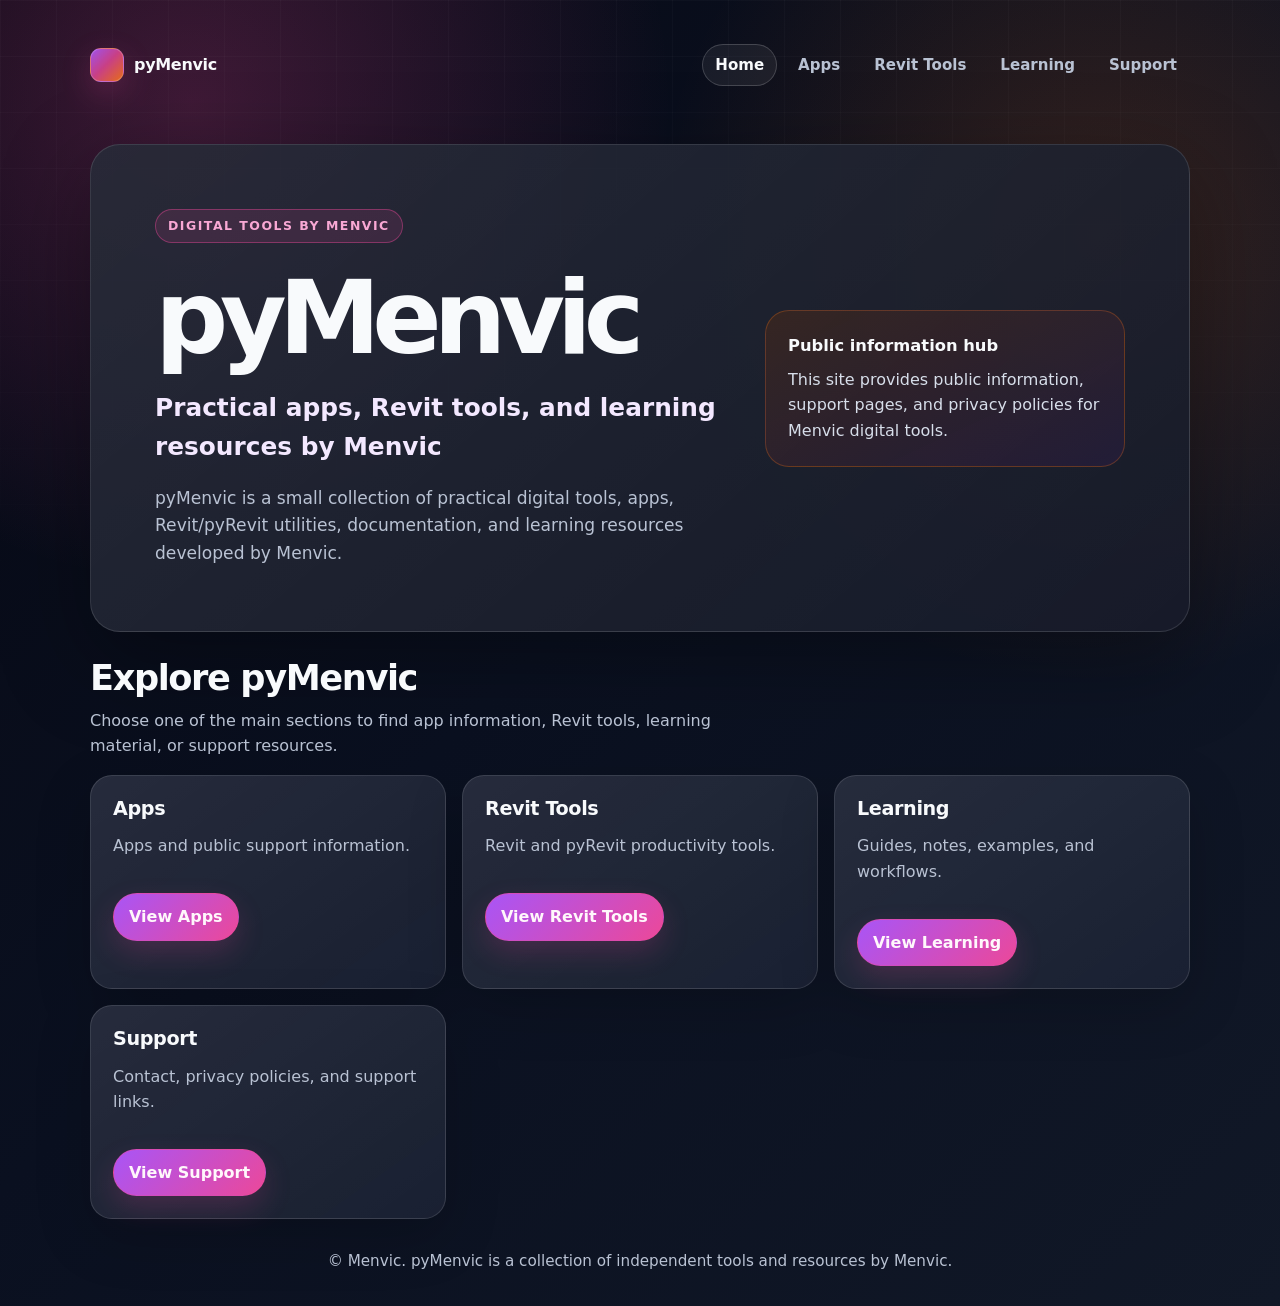
==== commit 242e083a: "Simplify homepage landing page" ====
--- a/docs/index.html
+++ b/docs/index.html
@@ -16,7 +16,6 @@
       --border-strong: rgba(255, 255, 255, 0.18);
       --text: #f8fafc;
       --muted: #b9c2d3;
-      --soft: #8792a8;
       --purple: #a855f7;
       --magenta: #ec4899;
       --orange: #f97316;
@@ -25,13 +24,7 @@
       --shadow: rgba(0, 0, 0, 0.34);
     }
 
-    * {
-      box-sizing: border-box;
-    }
-
-    html {
-      scroll-behavior: smooth;
-    }
+    * { box-sizing: border-box; }
 
     body {
       margin: 0;
@@ -58,9 +51,7 @@
       mask-image: linear-gradient(to bottom, rgba(0, 0, 0, 0.7), transparent 74%);
     }
 
-    a {
-      color: inherit;
-    }
+    a { color: inherit; }
 
     .page {
       width: min(1100px, calc(100% - 32px));
@@ -117,7 +108,8 @@
     }
 
     .nav-link:hover,
-    .nav-link:focus-visible {
+    .nav-link:focus-visible,
+    .nav-link[aria-current="page"] {
       border-color: var(--border-strong);
       color: var(--text);
       background: rgba(255, 255, 255, 0.06);
@@ -153,36 +145,11 @@
       text-transform: uppercase;
     }
 
-    h1,
-    h2,
-    h3,
-    p {
-      margin-top: 0;
-    }
-
-    h1,
-    h2,
-    h3 {
-      line-height: 1.12;
-    }
-
-    h1 {
-      margin-bottom: 12px;
-      font-size: clamp(3rem, 10vw, 6.4rem);
-      letter-spacing: -0.08em;
-    }
-
-    h2 {
-      margin-bottom: 10px;
-      font-size: clamp(1.55rem, 4vw, 2.2rem);
-      letter-spacing: -0.04em;
-    }
-
-    h3 {
-      margin-bottom: 0;
-      font-size: 1.2rem;
-      letter-spacing: -0.02em;
-    }
+    h1, h2, h3, p { margin-top: 0; }
+    h1, h2, h3 { line-height: 1.12; }
+    h1 { margin-bottom: 12px; font-size: clamp(3rem, 10vw, 6.4rem); letter-spacing: -0.08em; }
+    h2 { margin-bottom: 10px; font-size: clamp(1.55rem, 4vw, 2.2rem); letter-spacing: -0.04em; }
+    h3 { margin-bottom: 0; font-size: 1.2rem; letter-spacing: -0.02em; }
 
     .subtitle {
       max-width: 760px;
@@ -192,19 +159,8 @@
       font-weight: 800;
     }
 
-    .hero-text,
-    .section-intro,
-    .card-description,
-    .small-note,
-    footer p {
-      color: var(--muted);
-    }
-
-    .hero-text {
-      max-width: 760px;
-      margin-bottom: 0;
-      font-size: 1.07rem;
-    }
+    .hero-text, .section-intro, .card-description, footer p { color: var(--muted); }
+    .hero-text { max-width: 760px; margin-bottom: 0; font-size: 1.07rem; }
 
     .hero-panel {
       padding: 22px;
@@ -215,41 +171,14 @@
         rgba(7, 9, 20, 0.34);
     }
 
-    .hero-panel strong {
-      display: block;
-      margin-bottom: 8px;
-      color: var(--text);
-      font-size: 1.02rem;
-    }
-
-    .hero-panel p {
-      margin-bottom: 0;
-      color: #d7deea;
-    }
-
-    .section {
-      padding-top: 26px;
-      scroll-margin-top: 16px;
-    }
-
-    .section-heading {
-      display: flex;
-      align-items: end;
-      justify-content: space-between;
-      gap: 18px;
-      margin-bottom: 16px;
-    }
-
-    .section-intro {
-      max-width: 680px;
-      margin-bottom: 0;
-    }
-
-    .cards {
-      display: grid;
-      grid-template-columns: repeat(auto-fit, minmax(min(100%, 300px), 1fr));
-      gap: 16px;
-    }
+    .hero-panel strong { display: block; margin-bottom: 8px; color: var(--text); font-size: 1.02rem; }
+    .hero-panel p { margin-bottom: 0; color: #d7deea; }
+
+    .section { padding-top: 26px; }
+    .section-heading { display: flex; align-items: end; justify-content: space-between; gap: 18px; margin-bottom: 16px; }
+    .section-intro { max-width: 680px; margin-bottom: 0; }
+
+    .cards { display: grid; grid-template-columns: repeat(auto-fit, minmax(min(100%, 300px), 1fr)); gap: 16px; }
 
     .card {
       display: flex;
@@ -264,49 +193,11 @@
       box-shadow: 0 18px 55px rgba(0, 0, 0, 0.18);
     }
 
-    .card-header {
-      display: flex;
-      align-items: flex-start;
-      justify-content: space-between;
-      gap: 14px;
-      margin-bottom: 14px;
-    }
-
-    .badge {
-      display: inline-flex;
-      flex-shrink: 0;
-      align-items: center;
-      justify-content: center;
-      padding: 5px 10px;
-      border: 1px solid rgba(249, 115, 22, 0.36);
-      border-radius: 999px;
-      color: #fed7aa;
-      background: rgba(249, 115, 22, 0.12);
-      font-size: 0.76rem;
-      font-weight: 900;
-      white-space: nowrap;
-    }
-
-    .card-description {
-      margin-bottom: 16px;
-    }
-
-    .small-note {
-      margin-top: auto;
-      margin-bottom: 0;
-      padding: 13px 14px;
-      border: 1px solid rgba(168, 85, 247, 0.32);
-      border-radius: 16px;
-      background: rgba(168, 85, 247, 0.1);
-      font-size: 0.94rem;
-    }
-
-    .links {
-      display: flex;
-      flex-wrap: wrap;
-      gap: 10px;
-      margin-top: 18px;
-    }
+    .card-header { display: flex; align-items: flex-start; justify-content: space-between; gap: 14px; margin-bottom: 14px; }
+
+    .card-description { margin-bottom: 16px; }
+
+    .links { display: flex; flex-wrap: wrap; gap: 10px; margin-top: 18px; }
 
     .button {
       display: inline-flex;
@@ -324,76 +215,28 @@
       transition: transform 160ms ease, border-color 160ms ease, box-shadow 160ms ease;
     }
 
-    .button:hover,
-    .button:focus-visible {
+    .button:hover, .button:focus-visible {
       border-color: rgba(255, 255, 255, 0.4);
       transform: translateY(-1px);
       box-shadow: 0 16px 34px rgba(236, 72, 153, 0.28);
       outline: none;
     }
 
-    .button.secondary {
-      color: var(--text);
-      background: rgba(255, 255, 255, 0.05);
-      box-shadow: none;
-    }
-
-    .contact-link {
-      color: #f9a8d4;
-      font-weight: 800;
-      text-decoration-thickness: 2px;
-      text-underline-offset: 3px;
-    }
-
-    footer {
-      padding: 30px 0 0;
-      text-align: center;
-      font-size: 0.95rem;
-    }
-
-    footer p {
-      margin-bottom: 6px;
-    }
-
-    footer p:last-child {
-      margin-bottom: 0;
-    }
+    footer { padding: 30px 0 0; text-align: center; font-size: 0.95rem; }
+    footer p { margin-bottom: 6px; }
+    footer p:last-child { margin-bottom: 0; }
 
     @media (max-width: 780px) {
-      .topbar,
-      .section-heading {
-        align-items: flex-start;
-        flex-direction: column;
-      }
-
-      .top-nav {
-        justify-content: flex-start;
-      }
-
-      .hero {
-        grid-template-columns: 1fr;
-      }
+      .topbar, .section-heading { align-items: flex-start; flex-direction: column; }
+      .top-nav { justify-content: flex-start; }
+      .hero { grid-template-columns: 1fr; }
     }
 
     @media (max-width: 560px) {
-      .page {
-        width: min(100% - 24px, 1100px);
-      }
-
-      .hero,
-      .card {
-        border-radius: 22px;
-      }
-
-      .card-header,
-      .links {
-        align-items: flex-start;
-        flex-direction: column;
-      }
-
-      .button {
-        width: 100%;
-      }
+      .page { width: min(100% - 24px, 1100px); }
+      .hero, .card { border-radius: 22px; }
+      .card-header, .links { align-items: flex-start; flex-direction: column; }
+      .button { width: 100%; }
     }
   </style>
 </head>
@@ -406,10 +249,11 @@
       </a>
 
       <nav class="top-nav" aria-label="Main navigation">
-        <a class="nav-link" href="#apps">Apps</a>
-        <a class="nav-link" href="#revit-tools">Revit Tools</a>
-        <a class="nav-link" href="#learning">Learning</a>
-        <a class="nav-link" href="#support">Support</a>
+        <a class="nav-link" href="/" aria-current="page">Home</a>
+        <a class="nav-link" href="/apps/">Apps</a>
+        <a class="nav-link" href="/revit-tools/">Revit Tools</a>
+        <a class="nav-link" href="/learning/">Learning</a>
+        <a class="nav-link" href="/support/">Support</a>
       </nav>
     </header>
 
@@ -418,132 +262,68 @@
         <p class="eyebrow">Digital tools by Menvic</p>
         <h1 id="page-title">pyMenvic</h1>
         <p class="subtitle">Practical apps, Revit tools, and learning resources by Menvic</p>
-        <p class="hero-text">
-          pyMenvic is a small collection of practical digital tools, apps, Revit/pyRevit utilities,
-          documentation, and learning resources developed by Menvic.
-        </p>
+        <p class="hero-text">pyMenvic is a small collection of practical digital tools, apps, Revit/pyRevit utilities, documentation, and learning resources developed by Menvic.</p>
       </div>
 
       <aside class="hero-panel" aria-label="Site note">
         <strong>Public information hub</strong>
-        <p>
-          This site is currently used to provide public information, support pages, and privacy
-          policies for Menvic digital tools.
-        </p>
+        <p>This site provides public information, support pages, and privacy policies for Menvic digital tools.</p>
       </aside>
     </section>
 
-    <section class="section" id="apps" aria-labelledby="apps-title">
+    <section class="section" id="site-areas" aria-labelledby="site-areas-title">
       <div class="section-heading">
         <div>
-          <h2 id="apps-title">Apps</h2>
-          <p class="section-intro">
-            Small practical apps with public support information and privacy resources.
-          </p>
+          <h2 id="site-areas-title">Explore pyMenvic</h2>
+          <p class="section-intro">Choose one of the main sections to find app information, Revit tools, learning material, or support resources.</p>
         </div>
       </div>
 
-      <div class="cards">
+      <div class="cards" aria-label="pyMenvic sections">
         <article class="card">
           <div class="card-header">
-            <h3>PadelScoreGT5</h3>
-            <span class="badge">Huawei Watch app</span>
+            <h3>Apps</h3>
           </div>
-          <p class="card-description">
-            A simple standalone padel scorekeeper for Huawei Watch. It helps users track points,
-            games, sets, tie-breaks, and super tie-breaks directly from the watch.
-          </p>
-          <p class="small-note">
-            No login, no account registration, no payments, no network access, and no personal data
-            collection.
-          </p>
-          <nav class="links" aria-label="PadelScoreGT5 links">
-            <a class="button" href="/padelscoregt5/privacy/">Privacy Policy</a>
-            <a class="button secondary" href="/padelscoregt5/support/">Support and Data Requests</a>
+          <p class="card-description">Apps and public support information.</p>
+          <nav class="links" aria-label="Apps links">
+            <a class="button" href="/apps/">View Apps</a>
+          </nav>
+        </article>
+
+        <article class="card">
+          <div class="card-header">
+            <h3>Revit Tools</h3>
+          </div>
+          <p class="card-description">Revit and pyRevit productivity tools.</p>
+          <nav class="links" aria-label="Revit Tools links">
+            <a class="button" href="/revit-tools/">View Revit Tools</a>
+          </nav>
+        </article>
+
+        <article class="card">
+          <div class="card-header">
+            <h3>Learning</h3>
+          </div>
+          <p class="card-description">Guides, notes, examples, and workflows.</p>
+          <nav class="links" aria-label="Learning links">
+            <a class="button" href="/learning/">View Learning</a>
+          </nav>
+        </article>
+
+        <article class="card">
+          <div class="card-header">
+            <h3>Support</h3>
+          </div>
+          <p class="card-description">Contact, privacy policies, and support links.</p>
+          <nav class="links" aria-label="Support links">
+            <a class="button" href="/support/">View Support</a>
           </nav>
         </article>
       </div>
     </section>
 
-    <section class="section" id="revit-tools" aria-labelledby="revit-title">
-      <div class="section-heading">
-        <div>
-          <h2 id="revit-title">Revit Tools</h2>
-          <p class="section-intro">
-            Productivity utilities planned for architectural workflows, BIM support, and office standards.
-          </p>
-        </div>
-      </div>
-
-      <div class="cards">
-        <article class="card">
-          <div class="card-header">
-            <h3>pyMenvic for Revit</h3>
-            <span class="badge">In development</span>
-          </div>
-          <p class="card-description">
-            A collection of Revit and pyRevit productivity tools for architectural workflows,
-            documentation, auditing, BIM support, and office standards.
-          </p>
-          <p class="small-note">
-            Documentation and public release information will be added later.
-          </p>
-        </article>
-      </div>
-    </section>
-
-    <section class="section" id="learning" aria-labelledby="learning-title">
-      <div class="section-heading">
-        <div>
-          <h2 id="learning-title">Learning</h2>
-          <p class="section-intro">
-            Practical references and examples for current and future pyMenvic tools.
-          </p>
-        </div>
-      </div>
-
-      <div class="cards">
-        <article class="card">
-          <div class="card-header">
-            <h3>Learning resources</h3>
-            <span class="badge">In preparation</span>
-          </div>
-          <p class="card-description">
-            Guides, notes, examples, and practical workflows for Revit, BIM, pyRevit, app development,
-            and digital productivity.
-          </p>
-        </article>
-      </div>
-    </section>
-
-    <section class="section" id="support" aria-labelledby="support-title">
-      <div class="section-heading">
-        <div>
-          <h2 id="support-title">Support</h2>
-          <p class="section-intro">
-            Contact and public policy links for Menvic digital tools.
-          </p>
-        </div>
-      </div>
-
-      <div class="cards">
-        <article class="card">
-          <h3>Support</h3>
-          <p class="card-description">
-            For app support, privacy questions, or general inquiries, contact
-            <a class="contact-link" href="mailto:contacto@menvic.com">contacto@menvic.com</a>.
-          </p>
-          <nav class="links" aria-label="Support links">
-            <a class="button" href="/padelscoregt5/privacy/">PadelScoreGT5 Privacy Policy</a>
-            <a class="button secondary" href="/padelscoregt5/support/">PadelScoreGT5 Support and Data Requests</a>
-          </nav>
-        </article>
-      </div>
-    </section>
-
     <footer>
       <p>&copy; Menvic. pyMenvic is a collection of independent tools and resources by Menvic.</p>
-      <p>Support: <a class="contact-link" href="mailto:contacto@menvic.com">contacto@menvic.com</a></p>
     </footer>
   </main>
 </body>
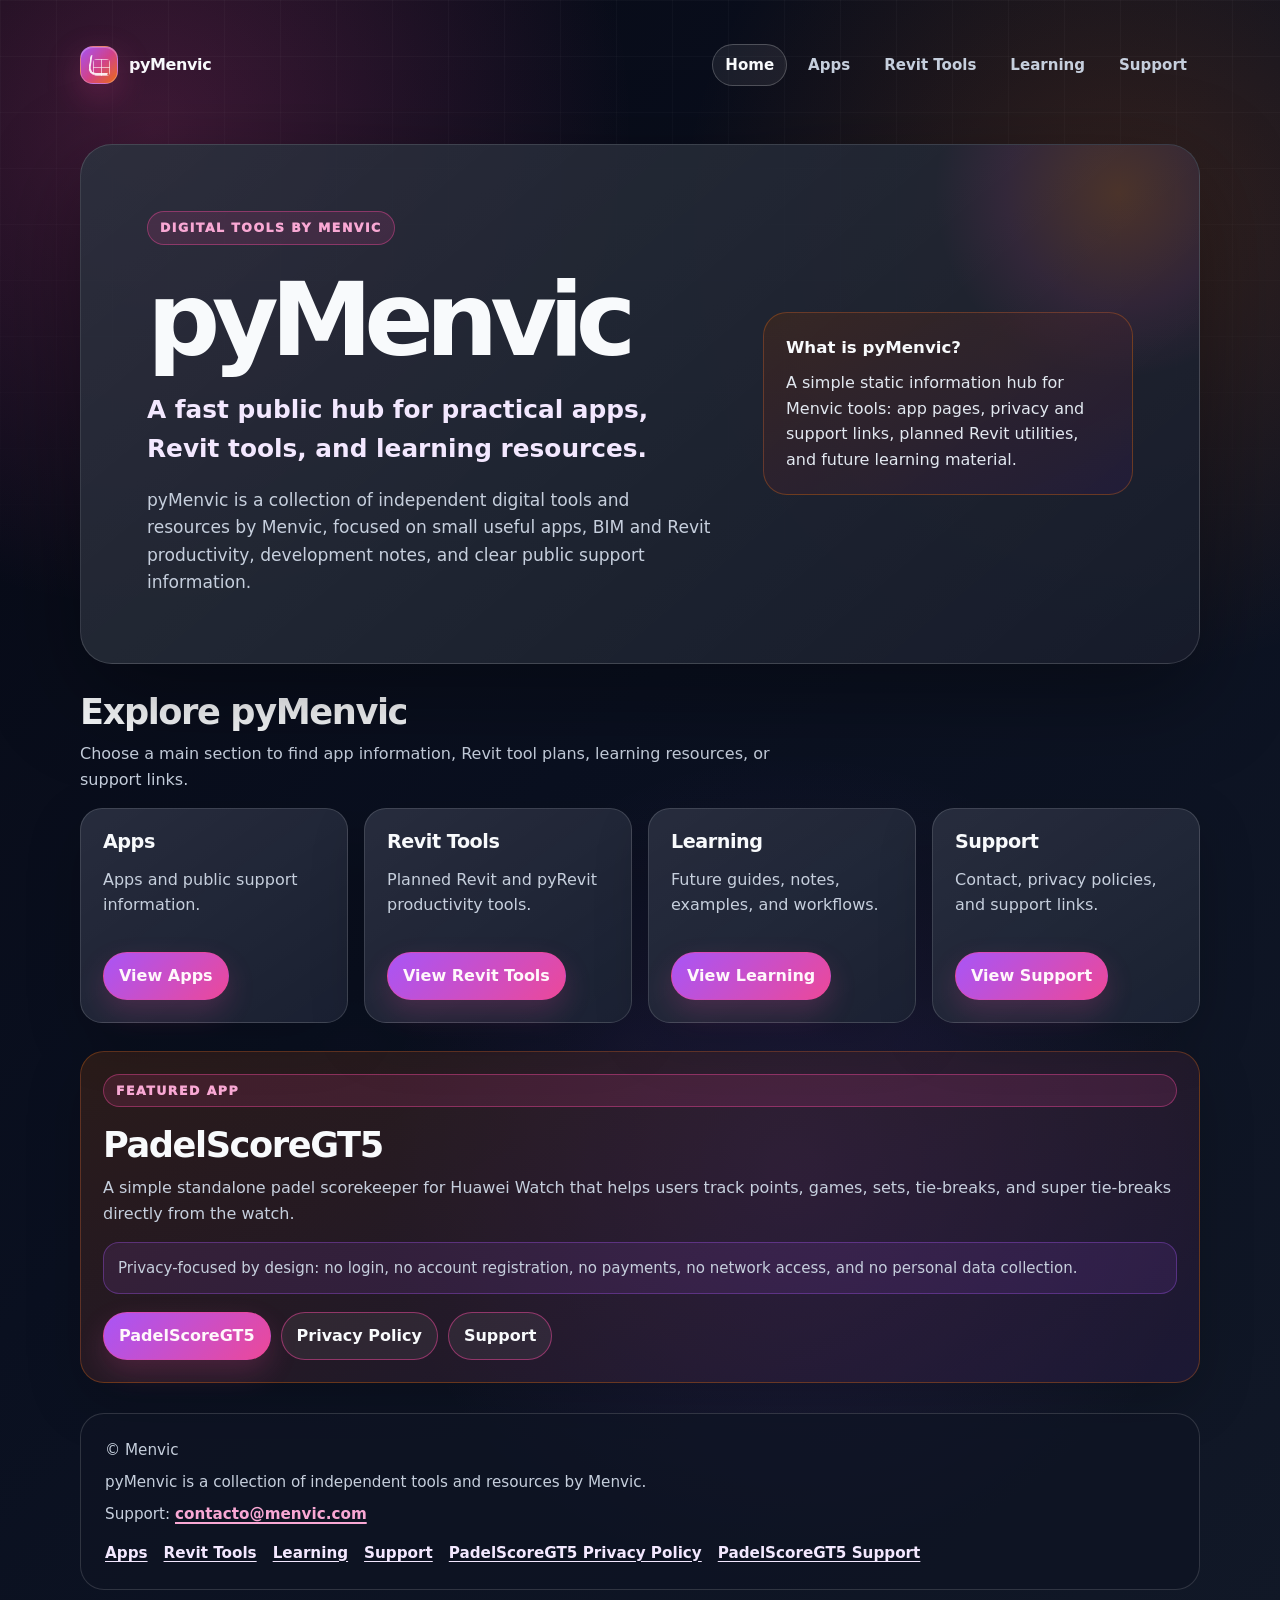
==== commit f699fd23: "Improve pyMenvic public hub" ====
--- a/docs/index.html
+++ b/docs/index.html
@@ -3,28 +3,32 @@
 <head>
   <meta charset="utf-8">
   <meta name="viewport" content="width=device-width, initial-scale=1">
-  <meta name="description" content="pyMenvic is a collection of practical apps, Revit tools, documentation, and learning resources by Menvic.">
-  <title>pyMenvic</title>
+  <meta name="description" content="pyMenvic is a simple public hub for practical apps, planned Revit tools, learning resources, and support information by Menvic.">
+  <title>pyMenvic | Digital tools by Menvic</title>
   <style>
+
     :root {
       color-scheme: dark;
       --bg: #070914;
       --bg-elevated: #0d1220;
-      --surface: rgba(15, 20, 35, 0.88);
-      --surface-strong: rgba(22, 28, 46, 0.94);
-      --border: rgba(255, 255, 255, 0.12);
-      --border-strong: rgba(255, 255, 255, 0.18);
+      --surface: rgba(15, 20, 35, 0.9);
+      --surface-strong: rgba(22, 28, 46, 0.95);
+      --border: rgba(255, 255, 255, 0.14);
+      --border-strong: rgba(255, 255, 255, 0.22);
       --text: #f8fafc;
-      --muted: #b9c2d3;
+      --muted: #c6cfdd;
+      --muted-strong: #e2e8f0;
       --purple: #a855f7;
       --magenta: #ec4899;
       --orange: #f97316;
       --accent-glow: rgba(236, 72, 153, 0.24);
       --orange-glow: rgba(249, 115, 22, 0.18);
-      --shadow: rgba(0, 0, 0, 0.34);
+      --shadow: rgba(0, 0, 0, 0.36);
     }
 
     * { box-sizing: border-box; }
+
+    html { scroll-behavior: smooth; }
 
     body {
       margin: 0;
@@ -33,8 +37,9 @@
       line-height: 1.6;
       color: var(--text);
       background:
-        radial-gradient(circle at 15% 8%, var(--accent-glow), transparent 30rem),
-        radial-gradient(circle at 86% 18%, var(--orange-glow), transparent 28rem),
+        radial-gradient(circle at 12% 8%, var(--accent-glow), transparent 30rem),
+        radial-gradient(circle at 88% 14%, var(--orange-glow), transparent 28rem),
+        radial-gradient(circle at 62% 72%, rgba(168, 85, 247, 0.13), transparent 26rem),
         linear-gradient(135deg, var(--bg) 0%, #0a1020 46%, #111827 100%);
     }
 
@@ -48,15 +53,15 @@
         linear-gradient(rgba(255, 255, 255, 0.035) 1px, transparent 1px),
         linear-gradient(90deg, rgba(255, 255, 255, 0.035) 1px, transparent 1px);
       background-size: 56px 56px;
-      mask-image: linear-gradient(to bottom, rgba(0, 0, 0, 0.7), transparent 74%);
+      mask-image: linear-gradient(to bottom, rgba(0, 0, 0, 0.8), transparent 76%);
     }
 
     a { color: inherit; }
 
     .page {
-      width: min(1100px, calc(100% - 32px));
+      width: min(1120px, calc(100% - 32px));
       margin: 0 auto;
-      padding: clamp(20px, 4vw, 44px) 0 32px;
+      padding: clamp(20px, 4vw, 44px) 0 34px;
     }
 
     .topbar {
@@ -70,22 +75,51 @@
     .brand {
       display: inline-flex;
       align-items: center;
-      gap: 10px;
+      gap: 11px;
       color: var(--text);
-      font-weight: 800;
-      letter-spacing: -0.02em;
+      font-weight: 900;
+      letter-spacing: -0.025em;
       text-decoration: none;
     }
 
     .brand-mark {
-      width: 34px;
-      height: 34px;
-      border: 1px solid rgba(255, 255, 255, 0.2);
-      border-radius: 11px;
-      background:
-        linear-gradient(135deg, rgba(168, 85, 247, 0.95), rgba(236, 72, 153, 0.84) 48%, rgba(249, 115, 22, 0.92)),
+      position: relative;
+      display: inline-block;
+      width: 38px;
+      height: 38px;
+      overflow: hidden;
+      border: 1px solid rgba(255, 255, 255, 0.24);
+      border-radius: 13px;
+      background:
+        linear-gradient(135deg, rgba(168, 85, 247, 0.98), rgba(236, 72, 153, 0.88) 52%, rgba(249, 115, 22, 0.94)),
         var(--bg-elevated);
-      box-shadow: 0 10px 30px rgba(236, 72, 153, 0.22);
+      box-shadow: 0 12px 34px rgba(236, 72, 153, 0.25), inset 0 1px 0 rgba(255, 255, 255, 0.24);
+    }
+
+    .brand-mark::before {
+      position: absolute;
+      inset: 8px;
+      content: "";
+      border: 2px solid rgba(255, 255, 255, 0.88);
+      border-top: 0;
+      border-right: 0;
+      border-radius: 2px 0 0 8px;
+      transform: skew(-8deg);
+    }
+
+    .brand-mark::after {
+      position: absolute;
+      right: 7px;
+      bottom: 7px;
+      width: 17px;
+      height: 17px;
+      content: "";
+      background:
+        linear-gradient(90deg, rgba(255, 255, 255, 0.7) 1px, transparent 1px),
+        linear-gradient(rgba(255, 255, 255, 0.7) 1px, transparent 1px);
+      background-size: 8px 8px;
+      border-radius: 4px;
+      opacity: 0.86;
     }
 
     .top-nav {
@@ -102,7 +136,7 @@
       border-radius: 999px;
       color: var(--muted);
       font-size: 0.94rem;
-      font-weight: 700;
+      font-weight: 800;
       text-decoration: none;
       transition: background 160ms ease, border-color 160ms ease, color 160ms ease;
     }
@@ -112,35 +146,50 @@
     .nav-link[aria-current="page"] {
       border-color: var(--border-strong);
       color: var(--text);
-      background: rgba(255, 255, 255, 0.06);
+      background: rgba(255, 255, 255, 0.07);
       outline: none;
     }
 
     .hero {
+      position: relative;
       display: grid;
-      grid-template-columns: minmax(0, 1fr) minmax(260px, 360px);
+      grid-template-columns: minmax(0, 1fr) minmax(260px, 370px);
       gap: clamp(24px, 5vw, 46px);
       align-items: center;
-      padding: clamp(30px, 6vw, 64px);
+      overflow: hidden;
+      padding: clamp(32px, 6vw, 66px);
       border: 1px solid var(--border);
-      border-radius: 30px;
-      background:
-        linear-gradient(140deg, rgba(255, 255, 255, 0.09), rgba(255, 255, 255, 0.03)),
+      border-radius: 32px;
+      background:
+        linear-gradient(140deg, rgba(255, 255, 255, 0.11), rgba(255, 255, 255, 0.035)),
         var(--surface);
-      box-shadow: 0 28px 90px var(--shadow);
-    }
+      box-shadow: 0 30px 95px var(--shadow);
+    }
+
+    .hero::after {
+      position: absolute;
+      right: -7rem;
+      top: -9rem;
+      width: 24rem;
+      height: 24rem;
+      content: "";
+      background: radial-gradient(circle, rgba(249, 115, 22, 0.2), rgba(236, 72, 153, 0.09) 42%, transparent 68%);
+      pointer-events: none;
+    }
+
+    .hero > * { position: relative; z-index: 1; }
 
     .eyebrow {
       display: inline-flex;
       align-items: center;
       margin: 0 0 18px;
       padding: 6px 12px;
-      border: 1px solid rgba(236, 72, 153, 0.42);
+      border: 1px solid rgba(236, 72, 153, 0.44);
       border-radius: 999px;
       color: #f9a8d4;
-      background: rgba(236, 72, 153, 0.12);
+      background: rgba(236, 72, 153, 0.13);
       font-size: 0.78rem;
-      font-weight: 900;
+      font-weight: 950;
       letter-spacing: 0.12em;
       text-transform: uppercase;
     }
@@ -149,53 +198,80 @@
     h1, h2, h3 { line-height: 1.12; }
     h1 { margin-bottom: 12px; font-size: clamp(3rem, 10vw, 6.4rem); letter-spacing: -0.08em; }
     h2 { margin-bottom: 10px; font-size: clamp(1.55rem, 4vw, 2.2rem); letter-spacing: -0.04em; }
-    h3 { margin-bottom: 0; font-size: 1.2rem; letter-spacing: -0.02em; }
+    h3 { margin-bottom: 0; font-size: 1.2rem; letter-spacing: -0.025em; }
 
     .subtitle {
-      max-width: 760px;
+      max-width: 780px;
       margin-bottom: 18px;
       color: #f3e8ff;
       font-size: clamp(1.15rem, 3vw, 1.55rem);
-      font-weight: 800;
-    }
-
-    .hero-text, .section-intro, .card-description, footer p { color: var(--muted); }
+      font-weight: 850;
+    }
+
+    .hero-text, .section-intro, .card-description, .small-note, footer p { color: var(--muted); }
     .hero-text { max-width: 760px; margin-bottom: 0; font-size: 1.07rem; }
 
-    .hero-panel {
-      padding: 22px;
-      border: 1px solid rgba(249, 115, 22, 0.28);
+    .hero-panel, .feature {
+      border: 1px solid rgba(249, 115, 22, 0.3);
       border-radius: 24px;
       background:
         linear-gradient(155deg, rgba(249, 115, 22, 0.14), rgba(168, 85, 247, 0.1)),
-        rgba(7, 9, 20, 0.34);
-    }
-
-    .hero-panel strong { display: block; margin-bottom: 8px; color: var(--text); font-size: 1.02rem; }
-    .hero-panel p { margin-bottom: 0; color: #d7deea; }
-
-    .section { padding-top: 26px; }
+        rgba(7, 9, 20, 0.36);
+    }
+
+    .hero-panel { padding: 22px; }
+    .hero-panel strong { display: block; margin-bottom: 8px; color: var(--text); font-size: 1.04rem; }
+    .hero-panel p { margin-bottom: 0; color: var(--muted-strong); }
+
+    .section { padding-top: 28px; }
     .section-heading { display: flex; align-items: end; justify-content: space-between; gap: 18px; margin-bottom: 16px; }
-    .section-intro { max-width: 680px; margin-bottom: 0; }
-
-    .cards { display: grid; grid-template-columns: repeat(auto-fit, minmax(min(100%, 300px), 1fr)); gap: 16px; }
-
-    .card {
+    .section-intro { max-width: 720px; margin-bottom: 0; }
+
+    .cards { display: grid; grid-template-columns: repeat(auto-fit, minmax(min(100%, 265px), 1fr)); gap: 16px; }
+
+    .card, .feature {
       display: flex;
       min-height: 100%;
       flex-direction: column;
       padding: 22px;
+      box-shadow: 0 18px 55px rgba(0, 0, 0, 0.2);
+    }
+
+    .card {
       border: 1px solid var(--border);
       border-radius: 22px;
       background:
-        linear-gradient(145deg, rgba(255, 255, 255, 0.075), rgba(255, 255, 255, 0.025)),
+        linear-gradient(145deg, rgba(255, 255, 255, 0.078), rgba(255, 255, 255, 0.026)),
         var(--surface-strong);
-      box-shadow: 0 18px 55px rgba(0, 0, 0, 0.18);
     }
 
     .card-header { display: flex; align-items: flex-start; justify-content: space-between; gap: 14px; margin-bottom: 14px; }
-
     .card-description { margin-bottom: 16px; }
+
+    .badge {
+      display: inline-flex;
+      flex-shrink: 0;
+      align-items: center;
+      justify-content: center;
+      padding: 5px 10px;
+      border: 1px solid rgba(249, 115, 22, 0.38);
+      border-radius: 999px;
+      color: #fed7aa;
+      background: rgba(249, 115, 22, 0.13);
+      font-size: 0.76rem;
+      font-weight: 950;
+      white-space: nowrap;
+    }
+
+    .small-note {
+      margin-top: auto;
+      margin-bottom: 0;
+      padding: 13px 14px;
+      border: 1px solid rgba(168, 85, 247, 0.34);
+      border-radius: 16px;
+      background: rgba(168, 85, 247, 0.11);
+      font-size: 0.94rem;
+    }
 
     .links { display: flex; flex-wrap: wrap; gap: 10px; margin-top: 18px; }
 
@@ -205,26 +281,39 @@
       justify-content: center;
       min-height: 44px;
       padding: 10px 15px;
-      border: 1px solid rgba(236, 72, 153, 0.5);
+      border: 1px solid rgba(236, 72, 153, 0.52);
       border-radius: 999px;
       color: #fff7fb;
       background: linear-gradient(135deg, var(--purple), var(--magenta));
-      box-shadow: 0 12px 28px rgba(236, 72, 153, 0.18);
-      font-weight: 800;
+      box-shadow: 0 12px 28px rgba(236, 72, 153, 0.2);
+      font-weight: 850;
       text-decoration: none;
       transition: transform 160ms ease, border-color 160ms ease, box-shadow 160ms ease;
     }
 
     .button:hover, .button:focus-visible {
-      border-color: rgba(255, 255, 255, 0.4);
+      border-color: rgba(255, 255, 255, 0.42);
       transform: translateY(-1px);
       box-shadow: 0 16px 34px rgba(236, 72, 153, 0.28);
       outline: none;
     }
 
-    footer { padding: 30px 0 0; text-align: center; font-size: 0.95rem; }
-    footer p { margin-bottom: 6px; }
-    footer p:last-child { margin-bottom: 0; }
+    .button.secondary { color: var(--text); background: rgba(255, 255, 255, 0.06); box-shadow: none; }
+    .contact-link { color: #f9a8d4; font-weight: 850; text-decoration-thickness: 2px; text-underline-offset: 3px; }
+
+    .footer {
+      margin-top: 30px;
+      padding: 24px;
+      border: 1px solid var(--border);
+      border-radius: 24px;
+      background: rgba(15, 20, 35, 0.72);
+      font-size: 0.95rem;
+    }
+
+    .footer p { margin-bottom: 8px; }
+    .footer p:last-child { margin-bottom: 0; }
+    .footer-links { display: flex; flex-wrap: wrap; gap: 10px 16px; margin-top: 14px; }
+    .footer-links a { color: #f3e8ff; font-weight: 800; text-underline-offset: 3px; }
 
     @media (max-width: 780px) {
       .topbar, .section-heading { align-items: flex-start; flex-direction: column; }
@@ -233,11 +322,12 @@
     }
 
     @media (max-width: 560px) {
-      .page { width: min(100% - 24px, 1100px); }
-      .hero, .card { border-radius: 22px; }
+      .page { width: min(100% - 24px, 1120px); }
+      .hero, .card, .feature, .footer { border-radius: 22px; }
       .card-header, .links { align-items: flex-start; flex-direction: column; }
       .button { width: 100%; }
     }
+
   </style>
 </head>
 <body>
@@ -261,13 +351,13 @@
       <div>
         <p class="eyebrow">Digital tools by Menvic</p>
         <h1 id="page-title">pyMenvic</h1>
-        <p class="subtitle">Practical apps, Revit tools, and learning resources by Menvic</p>
-        <p class="hero-text">pyMenvic is a small collection of practical digital tools, apps, Revit/pyRevit utilities, documentation, and learning resources developed by Menvic.</p>
+        <p class="subtitle">A fast public hub for practical apps, Revit tools, and learning resources.</p>
+        <p class="hero-text">pyMenvic is a collection of independent digital tools and resources by Menvic, focused on small useful apps, BIM and Revit productivity, development notes, and clear public support information.</p>
       </div>
 
-      <aside class="hero-panel" aria-label="Site note">
-        <strong>Public information hub</strong>
-        <p>This site provides public information, support pages, and privacy policies for Menvic digital tools.</p>
+      <aside class="hero-panel" aria-label="What is pyMenvic">
+        <strong>What is pyMenvic?</strong>
+        <p>A simple static information hub for Menvic tools: app pages, privacy and support links, planned Revit utilities, and future learning material.</p>
       </aside>
     </section>
 
@@ -275,55 +365,63 @@
       <div class="section-heading">
         <div>
           <h2 id="site-areas-title">Explore pyMenvic</h2>
-          <p class="section-intro">Choose one of the main sections to find app information, Revit tools, learning material, or support resources.</p>
+          <p class="section-intro">Choose a main section to find app information, Revit tool plans, learning resources, or support links.</p>
         </div>
       </div>
 
       <div class="cards" aria-label="pyMenvic sections">
         <article class="card">
-          <div class="card-header">
-            <h3>Apps</h3>
-          </div>
+          <div class="card-header"><h3>Apps</h3></div>
           <p class="card-description">Apps and public support information.</p>
-          <nav class="links" aria-label="Apps links">
-            <a class="button" href="/apps/">View Apps</a>
-          </nav>
+          <nav class="links" aria-label="Apps links"><a class="button" href="/apps/">View Apps</a></nav>
         </article>
 
         <article class="card">
-          <div class="card-header">
-            <h3>Revit Tools</h3>
-          </div>
-          <p class="card-description">Revit and pyRevit productivity tools.</p>
-          <nav class="links" aria-label="Revit Tools links">
-            <a class="button" href="/revit-tools/">View Revit Tools</a>
-          </nav>
+          <div class="card-header"><h3>Revit Tools</h3></div>
+          <p class="card-description">Planned Revit and pyRevit productivity tools.</p>
+          <nav class="links" aria-label="Revit Tools links"><a class="button" href="/revit-tools/">View Revit Tools</a></nav>
         </article>
 
         <article class="card">
-          <div class="card-header">
-            <h3>Learning</h3>
-          </div>
-          <p class="card-description">Guides, notes, examples, and workflows.</p>
-          <nav class="links" aria-label="Learning links">
-            <a class="button" href="/learning/">View Learning</a>
-          </nav>
+          <div class="card-header"><h3>Learning</h3></div>
+          <p class="card-description">Future guides, notes, examples, and workflows.</p>
+          <nav class="links" aria-label="Learning links"><a class="button" href="/learning/">View Learning</a></nav>
         </article>
 
         <article class="card">
-          <div class="card-header">
-            <h3>Support</h3>
-          </div>
+          <div class="card-header"><h3>Support</h3></div>
           <p class="card-description">Contact, privacy policies, and support links.</p>
-          <nav class="links" aria-label="Support links">
-            <a class="button" href="/support/">View Support</a>
-          </nav>
+          <nav class="links" aria-label="Support links"><a class="button" href="/support/">View Support</a></nav>
         </article>
       </div>
     </section>
 
-    <footer>
-      <p>&copy; Menvic. pyMenvic is a collection of independent tools and resources by Menvic.</p>
+    <section class="section" aria-labelledby="featured-title">
+      <article class="feature">
+        <p class="eyebrow">Featured app</p>
+        <h2 id="featured-title">PadelScoreGT5</h2>
+        <p class="card-description">A simple standalone padel scorekeeper for Huawei Watch that helps users track points, games, sets, tie-breaks, and super tie-breaks directly from the watch.</p>
+        <p class="small-note">Privacy-focused by design: no login, no account registration, no payments, no network access, and no personal data collection.</p>
+        <nav class="links" aria-label="PadelScoreGT5 links">
+          <a class="button" href="/apps/">PadelScoreGT5</a>
+          <a class="button secondary" href="/padelscoregt5/privacy/">Privacy Policy</a>
+          <a class="button secondary" href="/padelscoregt5/support/">Support</a>
+        </nav>
+      </article>
+    </section>
+
+    <footer class="footer">
+      <p>&copy; Menvic</p>
+      <p>pyMenvic is a collection of independent tools and resources by Menvic.</p>
+      <p>Support: <a class="contact-link" href="mailto:contacto@menvic.com">contacto@menvic.com</a></p>
+      <nav class="footer-links" aria-label="Footer navigation">
+        <a href="/apps/">Apps</a>
+        <a href="/revit-tools/">Revit Tools</a>
+        <a href="/learning/">Learning</a>
+        <a href="/support/">Support</a>
+        <a href="/padelscoregt5/privacy/">PadelScoreGT5 Privacy Policy</a>
+        <a href="/padelscoregt5/support/">PadelScoreGT5 Support</a>
+      </nav>
     </footer>
   </main>
 </body>
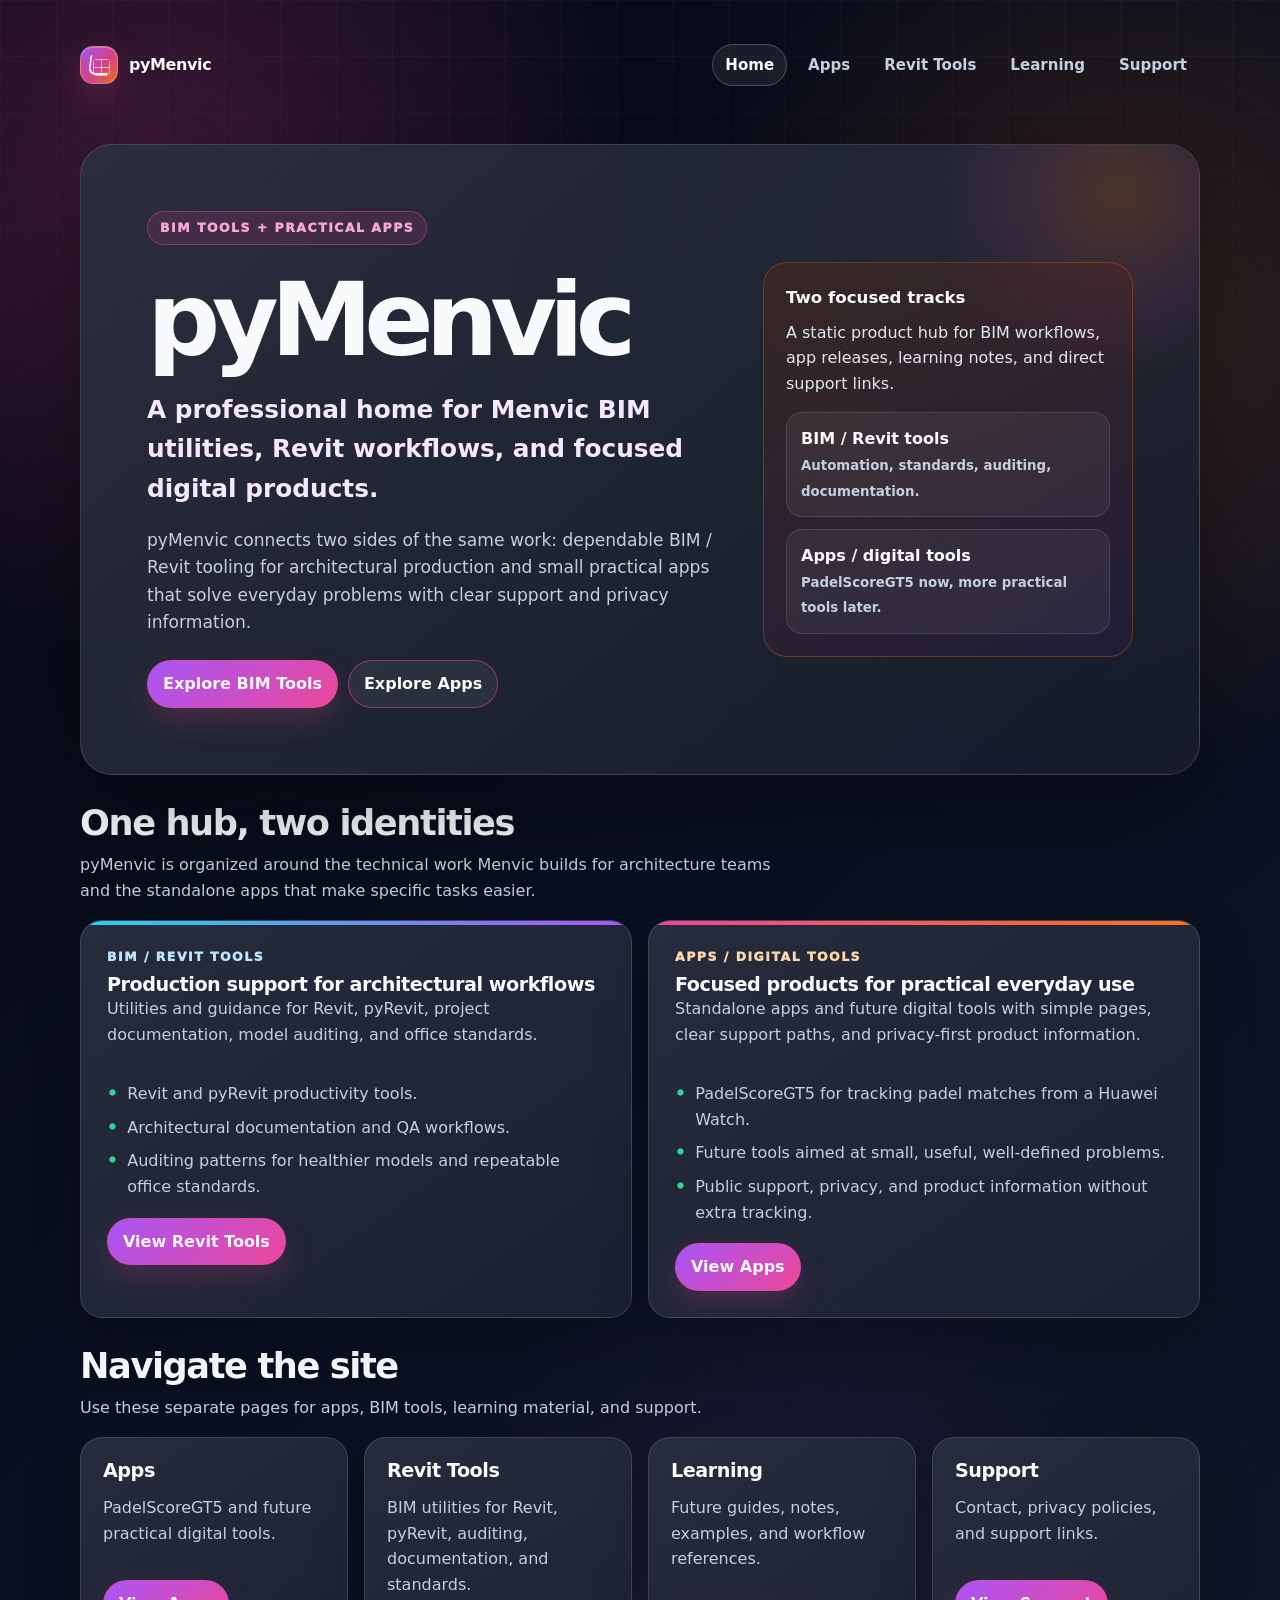
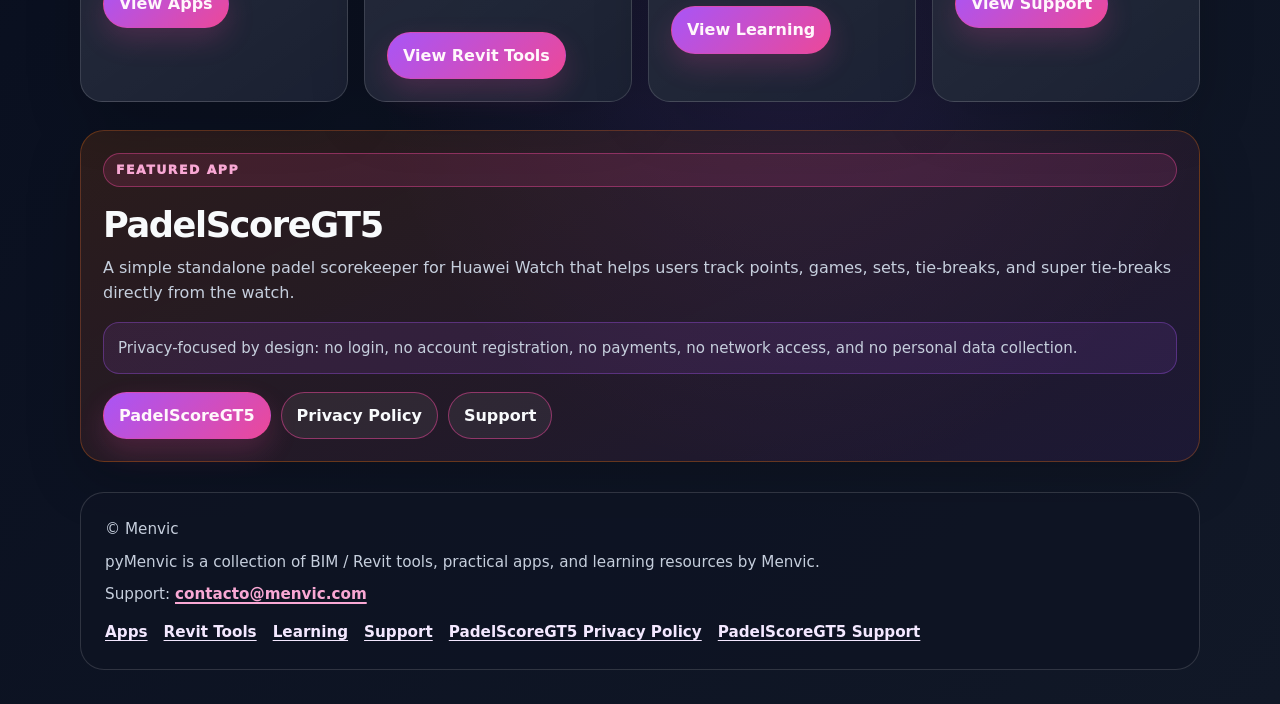
==== commit bb3cafae: "Improve pyMenvic homepage dual identity" ====
--- a/docs/index.html
+++ b/docs/index.html
@@ -3,8 +3,8 @@
 <head>
   <meta charset="utf-8">
   <meta name="viewport" content="width=device-width, initial-scale=1">
-  <meta name="description" content="pyMenvic is a simple public hub for practical apps, planned Revit tools, learning resources, and support information by Menvic.">
-  <title>pyMenvic | Digital tools by Menvic</title>
+  <meta name="description" content="pyMenvic is a professional hub for BIM / Revit tools, practical apps, learning resources, and support information by Menvic.">
+  <title>pyMenvic | BIM tools and practical apps by Menvic</title>
   <style>
 
     :root {
@@ -21,6 +21,8 @@
       --purple: #a855f7;
       --magenta: #ec4899;
       --orange: #f97316;
+      --cyan: #22d3ee;
+      --green: #34d399;
       --accent-glow: rgba(236, 72, 153, 0.24);
       --orange-glow: rgba(249, 115, 22, 0.18);
       --shadow: rgba(0, 0, 0, 0.36);
@@ -208,8 +210,10 @@
       font-weight: 850;
     }
 
-    .hero-text, .section-intro, .card-description, .small-note, footer p { color: var(--muted); }
+    .hero-text, .section-intro, .card-description, .identity-list, .small-note, footer p { color: var(--muted); }
     .hero-text { max-width: 760px; margin-bottom: 0; font-size: 1.07rem; }
+
+    .hero-actions { display: flex; flex-wrap: wrap; gap: 10px; margin-top: 24px; }
 
     .hero-panel, .feature {
       border: 1px solid rgba(249, 115, 22, 0.3);
@@ -223,13 +227,27 @@
     .hero-panel strong { display: block; margin-bottom: 8px; color: var(--text); font-size: 1.04rem; }
     .hero-panel p { margin-bottom: 0; color: var(--muted-strong); }
 
+    .hub-map { display: grid; gap: 12px; margin-top: 16px; }
+
+    .hub-map-item {
+      padding: 13px 14px;
+      border: 1px solid rgba(255, 255, 255, 0.12);
+      border-radius: 16px;
+      background: rgba(255, 255, 255, 0.055);
+    }
+
+    .hub-map-item span { display: block; color: var(--text); font-weight: 900; }
+    .hub-map-item small { color: var(--muted); font-weight: 700; }
+
     .section { padding-top: 28px; }
     .section-heading { display: flex; align-items: end; justify-content: space-between; gap: 18px; margin-bottom: 16px; }
     .section-intro { max-width: 720px; margin-bottom: 0; }
 
-    .cards { display: grid; grid-template-columns: repeat(auto-fit, minmax(min(100%, 265px), 1fr)); gap: 16px; }
-
-    .card, .feature {
+    .cards, .identity-grid { display: grid; gap: 16px; }
+    .cards { grid-template-columns: repeat(auto-fit, minmax(min(100%, 245px), 1fr)); }
+    .identity-grid { grid-template-columns: repeat(2, minmax(0, 1fr)); }
+
+    .card, .identity-card, .feature {
       display: flex;
       min-height: 100%;
       flex-direction: column;
@@ -237,13 +255,30 @@
       box-shadow: 0 18px 55px rgba(0, 0, 0, 0.2);
     }
 
-    .card {
+    .card, .identity-card {
       border: 1px solid var(--border);
       border-radius: 22px;
       background:
         linear-gradient(145deg, rgba(255, 255, 255, 0.078), rgba(255, 255, 255, 0.026)),
         var(--surface-strong);
     }
+
+    .identity-card { position: relative; overflow: hidden; padding: 26px; }
+
+    .identity-card::before {
+      position: absolute;
+      inset: 0 0 auto;
+      height: 4px;
+      content: "";
+      background: linear-gradient(90deg, var(--cyan), var(--purple));
+    }
+
+    .identity-card.apps::before { background: linear-gradient(90deg, var(--magenta), var(--orange)); }
+    .identity-kicker { margin-bottom: 8px; color: #bae6fd; font-size: 0.78rem; font-weight: 950; letter-spacing: 0.12em; text-transform: uppercase; }
+    .identity-card.apps .identity-kicker { color: #fed7aa; }
+    .identity-list { display: grid; gap: 8px; margin: 18px 0 0; padding: 0; list-style: none; }
+    .identity-list li { display: flex; gap: 10px; }
+    .identity-list li::before { flex: 0 0 auto; color: var(--green); content: "•"; font-weight: 950; }
 
     .card-header { display: flex; align-items: flex-start; justify-content: space-between; gap: 14px; margin-bottom: 14px; }
     .card-description { margin-bottom: 16px; }
@@ -318,12 +353,12 @@
     @media (max-width: 780px) {
       .topbar, .section-heading { align-items: flex-start; flex-direction: column; }
       .top-nav { justify-content: flex-start; }
-      .hero { grid-template-columns: 1fr; }
+      .hero, .identity-grid { grid-template-columns: 1fr; }
     }
 
     @media (max-width: 560px) {
       .page { width: min(100% - 24px, 1120px); }
-      .hero, .card, .feature, .footer { border-radius: 22px; }
+      .hero, .card, .identity-card, .feature, .footer { border-radius: 22px; }
       .card-header, .links { align-items: flex-start; flex-direction: column; }
       .button { width: 100%; }
     }
@@ -349,42 +384,85 @@
 
     <section class="hero" aria-labelledby="page-title">
       <div>
-        <p class="eyebrow">Digital tools by Menvic</p>
+        <p class="eyebrow">BIM tools + practical apps</p>
         <h1 id="page-title">pyMenvic</h1>
-        <p class="subtitle">A fast public hub for practical apps, Revit tools, and learning resources.</p>
-        <p class="hero-text">pyMenvic is a collection of independent digital tools and resources by Menvic, focused on small useful apps, BIM and Revit productivity, development notes, and clear public support information.</p>
+        <p class="subtitle">A professional home for Menvic BIM utilities, Revit workflows, and focused digital products.</p>
+        <p class="hero-text">pyMenvic connects two sides of the same work: dependable BIM / Revit tooling for architectural production and small practical apps that solve everyday problems with clear support and privacy information.</p>
+        <nav class="hero-actions" aria-label="Primary homepage links">
+          <a class="button" href="/revit-tools/">Explore BIM Tools</a>
+          <a class="button secondary" href="/apps/">Explore Apps</a>
+        </nav>
       </div>
 
       <aside class="hero-panel" aria-label="What is pyMenvic">
-        <strong>What is pyMenvic?</strong>
-        <p>A simple static information hub for Menvic tools: app pages, privacy and support links, planned Revit utilities, and future learning material.</p>
+        <strong>Two focused tracks</strong>
+        <p>A static product hub for BIM workflows, app releases, learning notes, and direct support links.</p>
+        <div class="hub-map" aria-label="pyMenvic focus areas">
+          <div class="hub-map-item"><span>BIM / Revit tools</span><small>Automation, standards, auditing, documentation.</small></div>
+          <div class="hub-map-item"><span>Apps / digital tools</span><small>PadelScoreGT5 now, more practical tools later.</small></div>
+        </div>
       </aside>
+    </section>
+
+    <section class="section" id="identity" aria-labelledby="identity-title">
+      <div class="section-heading">
+        <div>
+          <h2 id="identity-title">One hub, two identities</h2>
+          <p class="section-intro">pyMenvic is organized around the technical work Menvic builds for architecture teams and the standalone apps that make specific tasks easier.</p>
+        </div>
+      </div>
+
+      <div class="identity-grid" aria-label="pyMenvic identity areas">
+        <article class="identity-card">
+          <p class="identity-kicker">BIM / Revit tools</p>
+          <h3>Production support for architectural workflows</h3>
+          <p class="card-description">Utilities and guidance for Revit, pyRevit, project documentation, model auditing, and office standards.</p>
+          <ul class="identity-list">
+            <li>Revit and pyRevit productivity tools.</li>
+            <li>Architectural documentation and QA workflows.</li>
+            <li>Auditing patterns for healthier models and repeatable office standards.</li>
+          </ul>
+          <nav class="links" aria-label="BIM tools links"><a class="button" href="/revit-tools/">View Revit Tools</a></nav>
+        </article>
+
+        <article class="identity-card apps">
+          <p class="identity-kicker">Apps / digital tools</p>
+          <h3>Focused products for practical everyday use</h3>
+          <p class="card-description">Standalone apps and future digital tools with simple pages, clear support paths, and privacy-first product information.</p>
+          <ul class="identity-list">
+            <li>PadelScoreGT5 for tracking padel matches from a Huawei Watch.</li>
+            <li>Future tools aimed at small, useful, well-defined problems.</li>
+            <li>Public support, privacy, and product information without extra tracking.</li>
+          </ul>
+          <nav class="links" aria-label="Apps identity links"><a class="button" href="/apps/">View Apps</a></nav>
+        </article>
+      </div>
     </section>
 
     <section class="section" id="site-areas" aria-labelledby="site-areas-title">
       <div class="section-heading">
         <div>
-          <h2 id="site-areas-title">Explore pyMenvic</h2>
-          <p class="section-intro">Choose a main section to find app information, Revit tool plans, learning resources, or support links.</p>
+          <h2 id="site-areas-title">Navigate the site</h2>
+          <p class="section-intro">Use these separate pages for apps, BIM tools, learning material, and support.</p>
         </div>
       </div>
 
       <div class="cards" aria-label="pyMenvic sections">
         <article class="card">
           <div class="card-header"><h3>Apps</h3></div>
-          <p class="card-description">Apps and public support information.</p>
+          <p class="card-description">PadelScoreGT5 and future practical digital tools.</p>
           <nav class="links" aria-label="Apps links"><a class="button" href="/apps/">View Apps</a></nav>
         </article>
 
         <article class="card">
           <div class="card-header"><h3>Revit Tools</h3></div>
-          <p class="card-description">Planned Revit and pyRevit productivity tools.</p>
+          <p class="card-description">BIM utilities for Revit, pyRevit, auditing, documentation, and standards.</p>
           <nav class="links" aria-label="Revit Tools links"><a class="button" href="/revit-tools/">View Revit Tools</a></nav>
         </article>
 
         <article class="card">
           <div class="card-header"><h3>Learning</h3></div>
-          <p class="card-description">Future guides, notes, examples, and workflows.</p>
+          <p class="card-description">Future guides, notes, examples, and workflow references.</p>
           <nav class="links" aria-label="Learning links"><a class="button" href="/learning/">View Learning</a></nav>
         </article>
 
@@ -412,7 +490,7 @@
 
     <footer class="footer">
       <p>&copy; Menvic</p>
-      <p>pyMenvic is a collection of independent tools and resources by Menvic.</p>
+      <p>pyMenvic is a collection of BIM / Revit tools, practical apps, and learning resources by Menvic.</p>
       <p>Support: <a class="contact-link" href="mailto:contacto@menvic.com">contacto@menvic.com</a></p>
       <nav class="footer-links" aria-label="Footer navigation">
         <a href="/apps/">Apps</a>
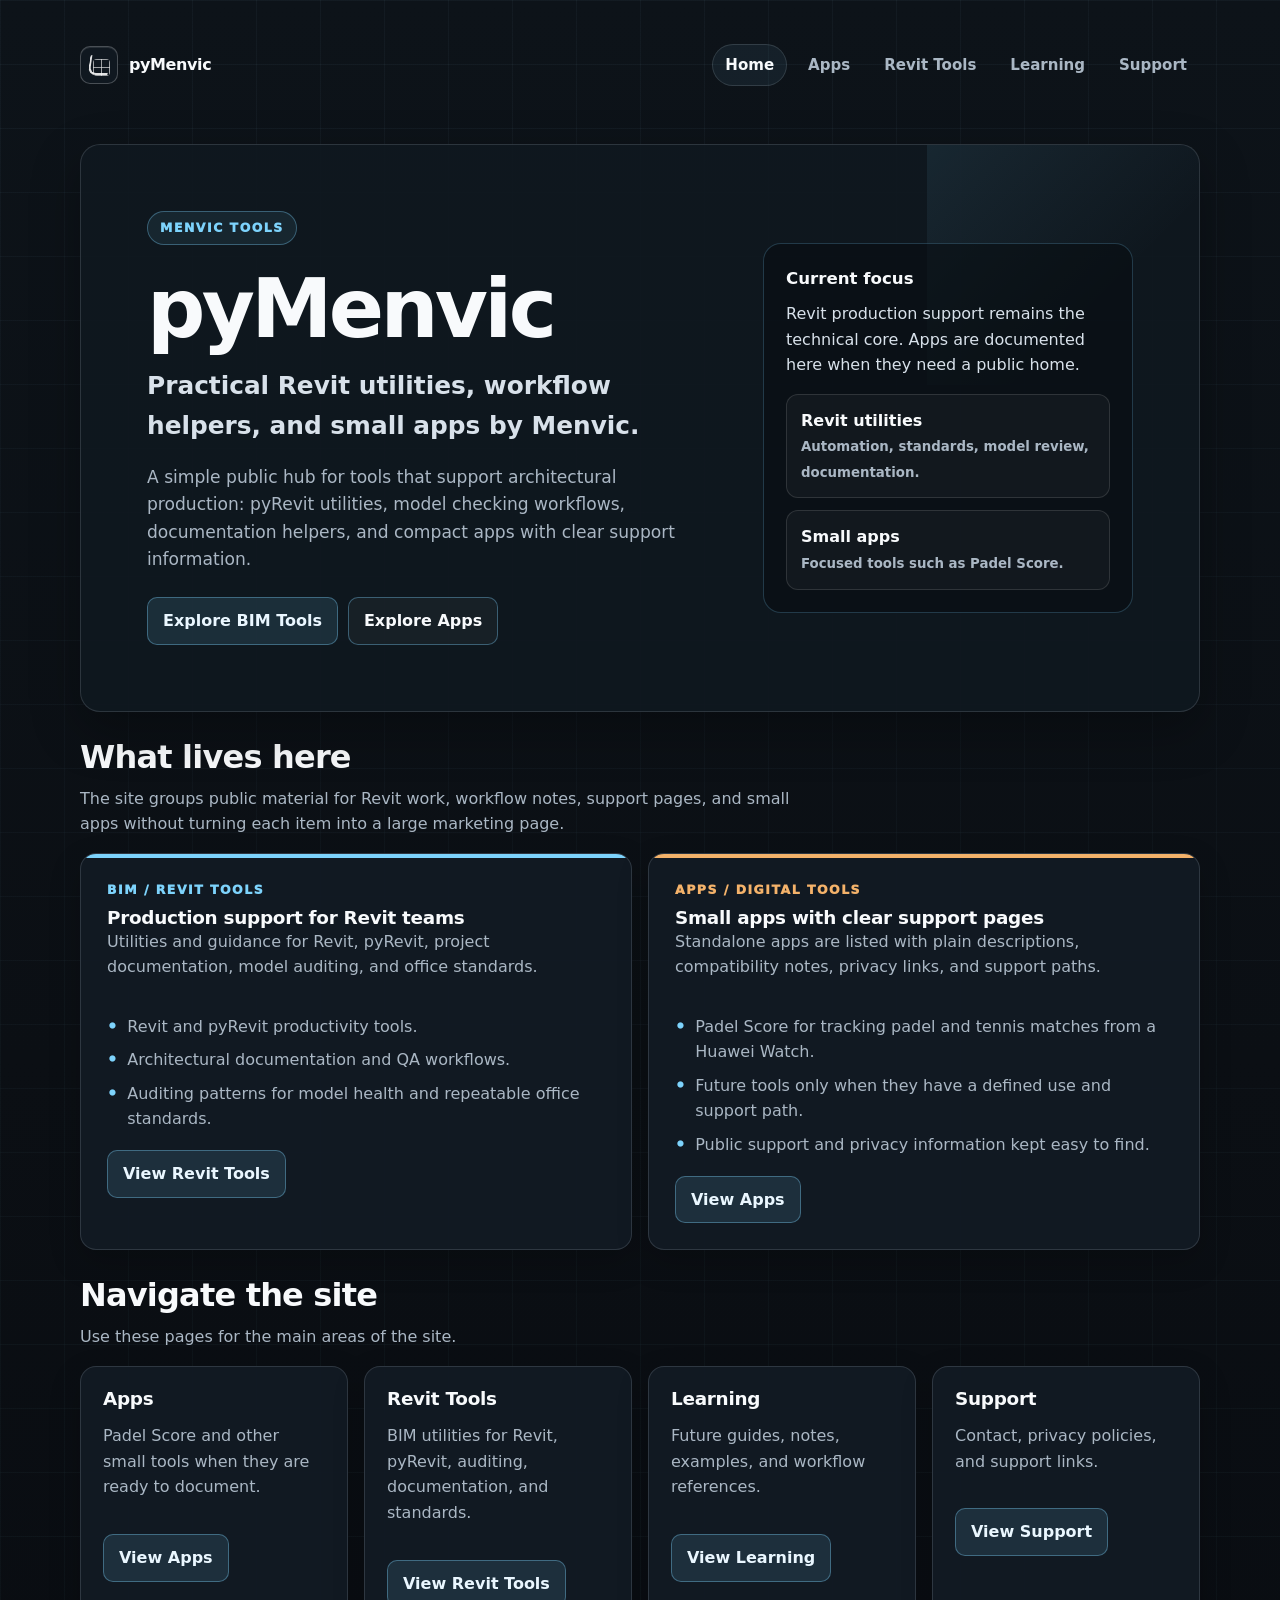
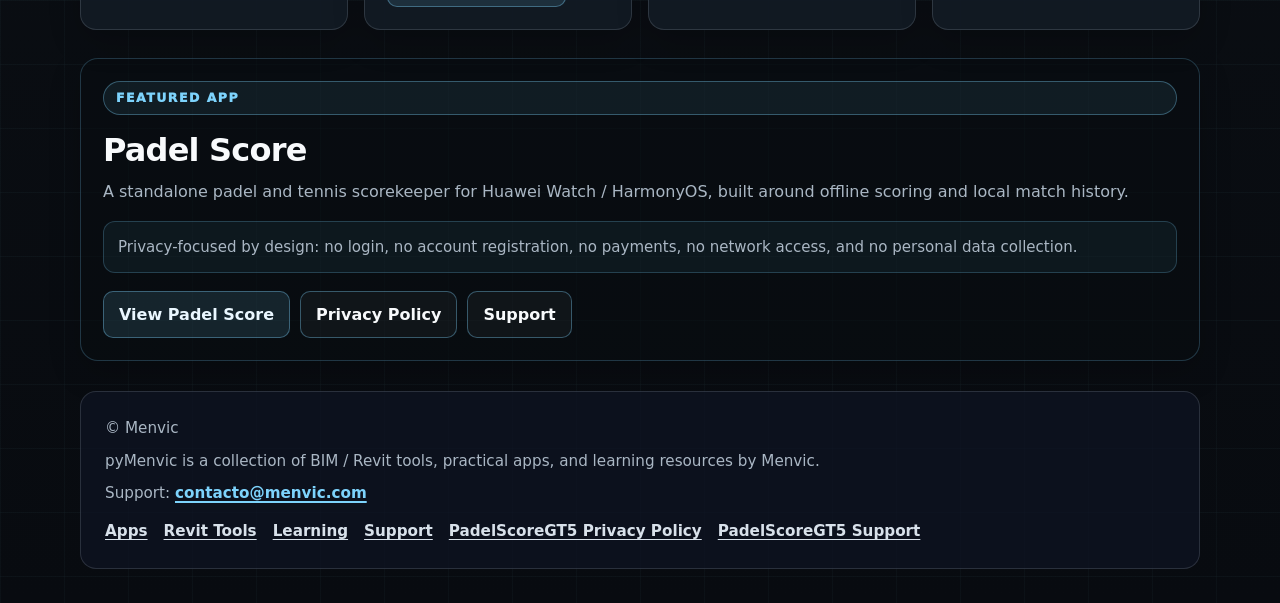
==== commit a4561101: "Refine pyMenvic site visual style" ====
--- a/docs/index.html
+++ b/docs/index.html
@@ -9,23 +9,19 @@
 
     :root {
       color-scheme: dark;
-      --bg: #070914;
-      --bg-elevated: #0d1220;
-      --surface: rgba(15, 20, 35, 0.9);
-      --surface-strong: rgba(22, 28, 46, 0.95);
-      --border: rgba(255, 255, 255, 0.14);
-      --border-strong: rgba(255, 255, 255, 0.22);
+      --bg: #0b0f14;
+      --bg-elevated: #101820;
+      --surface: rgba(16, 24, 32, 0.92);
+      --surface-strong: rgba(18, 27, 36, 0.96);
+      --border: rgba(197, 211, 224, 0.16);
+      --border-strong: rgba(197, 211, 224, 0.28);
       --text: #f8fafc;
-      --muted: #c6cfdd;
-      --muted-strong: #e2e8f0;
-      --purple: #a855f7;
-      --magenta: #ec4899;
-      --orange: #f97316;
-      --cyan: #22d3ee;
-      --green: #34d399;
-      --accent-glow: rgba(236, 72, 153, 0.24);
-      --orange-glow: rgba(249, 115, 22, 0.18);
-      --shadow: rgba(0, 0, 0, 0.36);
+      --muted: #aab7c4;
+      --muted-strong: #d8e1ea;
+      --accent: #7dd3fc;
+      --accent-strong: #38bdf8;
+      --warm: #f4b26a;
+      --shadow: rgba(0, 0, 0, 0.28);
     }
 
     * { box-sizing: border-box; }
@@ -39,10 +35,10 @@
       line-height: 1.6;
       color: var(--text);
       background:
-        radial-gradient(circle at 12% 8%, var(--accent-glow), transparent 30rem),
-        radial-gradient(circle at 88% 14%, var(--orange-glow), transparent 28rem),
-        radial-gradient(circle at 62% 72%, rgba(168, 85, 247, 0.13), transparent 26rem),
-        linear-gradient(135deg, var(--bg) 0%, #0a1020 46%, #111827 100%);
+        linear-gradient(rgba(125, 211, 252, 0.035) 1px, transparent 1px),
+        linear-gradient(90deg, rgba(125, 211, 252, 0.03) 1px, transparent 1px),
+        linear-gradient(180deg, #0d1319 0%, var(--bg) 48%, #080b10 100%);
+      background-size: 64px 64px, 64px 64px, auto;
     }
 
     body::before {
@@ -54,8 +50,9 @@
       background-image:
         linear-gradient(rgba(255, 255, 255, 0.035) 1px, transparent 1px),
         linear-gradient(90deg, rgba(255, 255, 255, 0.035) 1px, transparent 1px);
-      background-size: 56px 56px;
+      background-size: 64px 64px;
       mask-image: linear-gradient(to bottom, rgba(0, 0, 0, 0.8), transparent 76%);
+      opacity: 0.55;
     }
 
     a { color: inherit; }
@@ -91,11 +88,9 @@
       height: 38px;
       overflow: hidden;
       border: 1px solid rgba(255, 255, 255, 0.24);
-      border-radius: 13px;
-      background:
-        linear-gradient(135deg, rgba(168, 85, 247, 0.98), rgba(236, 72, 153, 0.88) 52%, rgba(249, 115, 22, 0.94)),
-        var(--bg-elevated);
-      box-shadow: 0 12px 34px rgba(236, 72, 153, 0.25), inset 0 1px 0 rgba(255, 255, 255, 0.24);
+      border-radius: 10px;
+      background: var(--bg-elevated);
+      box-shadow: inset 0 1px 0 rgba(255, 255, 255, 0.1);
     }
 
     .brand-mark::before {
@@ -146,9 +141,9 @@
     .nav-link:hover,
     .nav-link:focus-visible,
     .nav-link[aria-current="page"] {
-      border-color: var(--border-strong);
+      border-color: var(--border);
       color: var(--text);
-      background: rgba(255, 255, 255, 0.07);
+      background: rgba(125, 211, 252, 0.07);
       outline: none;
     }
 
@@ -161,11 +156,9 @@
       overflow: hidden;
       padding: clamp(32px, 6vw, 66px);
       border: 1px solid var(--border);
-      border-radius: 32px;
-      background:
-        linear-gradient(140deg, rgba(255, 255, 255, 0.11), rgba(255, 255, 255, 0.035)),
-        var(--surface);
-      box-shadow: 0 30px 95px var(--shadow);
+      border-radius: 20px;
+      background: var(--surface);
+      box-shadow: 0 18px 50px var(--shadow);
     }
 
     .hero::after {
@@ -175,7 +168,7 @@
       width: 24rem;
       height: 24rem;
       content: "";
-      background: radial-gradient(circle, rgba(249, 115, 22, 0.2), rgba(236, 72, 153, 0.09) 42%, transparent 68%);
+      background: linear-gradient(135deg, rgba(125, 211, 252, 0.12), transparent 62%);
       pointer-events: none;
     }
 
@@ -186,10 +179,10 @@
       align-items: center;
       margin: 0 0 18px;
       padding: 6px 12px;
-      border: 1px solid rgba(236, 72, 153, 0.44);
+      border: 1px solid rgba(125, 211, 252, 0.34);
       border-radius: 999px;
-      color: #f9a8d4;
-      background: rgba(236, 72, 153, 0.13);
+      color: var(--accent);
+      background: rgba(125, 211, 252, 0.08);
       font-size: 0.78rem;
       font-weight: 950;
       letter-spacing: 0.12em;
@@ -198,14 +191,14 @@
 
     h1, h2, h3, p { margin-top: 0; }
     h1, h2, h3 { line-height: 1.12; }
-    h1 { margin-bottom: 12px; font-size: clamp(3rem, 10vw, 6.4rem); letter-spacing: -0.08em; }
-    h2 { margin-bottom: 10px; font-size: clamp(1.55rem, 4vw, 2.2rem); letter-spacing: -0.04em; }
-    h3 { margin-bottom: 0; font-size: 1.2rem; letter-spacing: -0.025em; }
+    h1 { margin-bottom: 12px; font-size: clamp(2.7rem, 8vw, 5.1rem); letter-spacing: -0.045em; }
+    h2 { margin-bottom: 10px; font-size: clamp(1.45rem, 3.4vw, 2rem); letter-spacing: -0.025em; }
+    h3 { margin-bottom: 0; font-size: 1.15rem; letter-spacing: -0.015em; }
 
     .subtitle {
       max-width: 780px;
       margin-bottom: 18px;
-      color: #f3e8ff;
+      color: var(--muted-strong);
       font-size: clamp(1.15rem, 3vw, 1.55rem);
       font-weight: 850;
     }
@@ -216,11 +209,9 @@
     .hero-actions { display: flex; flex-wrap: wrap; gap: 10px; margin-top: 24px; }
 
     .hero-panel, .feature {
-      border: 1px solid rgba(249, 115, 22, 0.3);
-      border-radius: 24px;
-      background:
-        linear-gradient(155deg, rgba(249, 115, 22, 0.14), rgba(168, 85, 247, 0.1)),
-        rgba(7, 9, 20, 0.36);
+      border: 1px solid rgba(125, 211, 252, 0.22);
+      border-radius: 18px;
+      background: rgba(8, 13, 18, 0.55);
     }
 
     .hero-panel { padding: 22px; }
@@ -232,8 +223,8 @@
     .hub-map-item {
       padding: 13px 14px;
       border: 1px solid rgba(255, 255, 255, 0.12);
-      border-radius: 16px;
-      background: rgba(255, 255, 255, 0.055);
+      border-radius: 12px;
+      background: rgba(255, 255, 255, 0.035);
     }
 
     .hub-map-item span { display: block; color: var(--text); font-weight: 900; }
@@ -252,15 +243,13 @@
       min-height: 100%;
       flex-direction: column;
       padding: 22px;
-      box-shadow: 0 18px 55px rgba(0, 0, 0, 0.2);
+      box-shadow: 0 12px 32px rgba(0, 0, 0, 0.18);
     }
 
     .card, .identity-card {
       border: 1px solid var(--border);
-      border-radius: 22px;
-      background:
-        linear-gradient(145deg, rgba(255, 255, 255, 0.078), rgba(255, 255, 255, 0.026)),
-        var(--surface-strong);
+      border-radius: 16px;
+      background: var(--surface-strong);
     }
 
     .identity-card { position: relative; overflow: hidden; padding: 26px; }
@@ -270,15 +259,15 @@
       inset: 0 0 auto;
       height: 4px;
       content: "";
-      background: linear-gradient(90deg, var(--cyan), var(--purple));
-    }
-
-    .identity-card.apps::before { background: linear-gradient(90deg, var(--magenta), var(--orange)); }
-    .identity-kicker { margin-bottom: 8px; color: #bae6fd; font-size: 0.78rem; font-weight: 950; letter-spacing: 0.12em; text-transform: uppercase; }
-    .identity-card.apps .identity-kicker { color: #fed7aa; }
+      background: var(--accent);
+    }
+
+    .identity-card.apps::before { background: var(--warm); }
+    .identity-kicker { margin-bottom: 8px; color: var(--accent); font-size: 0.78rem; font-weight: 950; letter-spacing: 0.12em; text-transform: uppercase; }
+    .identity-card.apps .identity-kicker { color: var(--warm); }
     .identity-list { display: grid; gap: 8px; margin: 18px 0 0; padding: 0; list-style: none; }
     .identity-list li { display: flex; gap: 10px; }
-    .identity-list li::before { flex: 0 0 auto; color: var(--green); content: "•"; font-weight: 950; }
+    .identity-list li::before { flex: 0 0 auto; color: var(--accent); content: "•"; font-weight: 950; }
 
     .card-header { display: flex; align-items: flex-start; justify-content: space-between; gap: 14px; margin-bottom: 14px; }
     .card-description { margin-bottom: 16px; }
@@ -289,10 +278,10 @@
       align-items: center;
       justify-content: center;
       padding: 5px 10px;
-      border: 1px solid rgba(249, 115, 22, 0.38);
+      border: 1px solid rgba(244, 178, 106, 0.34);
       border-radius: 999px;
-      color: #fed7aa;
-      background: rgba(249, 115, 22, 0.13);
+      color: #f8d5a8;
+      background: rgba(244, 178, 106, 0.1);
       font-size: 0.76rem;
       font-weight: 950;
       white-space: nowrap;
@@ -302,9 +291,9 @@
       margin-top: auto;
       margin-bottom: 0;
       padding: 13px 14px;
-      border: 1px solid rgba(168, 85, 247, 0.34);
-      border-radius: 16px;
-      background: rgba(168, 85, 247, 0.11);
+      border: 1px solid rgba(125, 211, 252, 0.22);
+      border-radius: 12px;
+      background: rgba(125, 211, 252, 0.06);
       font-size: 0.94rem;
     }
 
@@ -316,11 +305,11 @@
       justify-content: center;
       min-height: 44px;
       padding: 10px 15px;
-      border: 1px solid rgba(236, 72, 153, 0.52);
-      border-radius: 999px;
-      color: #fff7fb;
-      background: linear-gradient(135deg, var(--purple), var(--magenta));
-      box-shadow: 0 12px 28px rgba(236, 72, 153, 0.2);
+      border: 1px solid rgba(125, 211, 252, 0.36);
+      border-radius: 10px;
+      color: #eaf7ff;
+      background: rgba(125, 211, 252, 0.12);
+      box-shadow: none;
       font-weight: 850;
       text-decoration: none;
       transition: transform 160ms ease, border-color 160ms ease, box-shadow 160ms ease;
@@ -329,18 +318,18 @@
     .button:hover, .button:focus-visible {
       border-color: rgba(255, 255, 255, 0.42);
       transform: translateY(-1px);
-      box-shadow: 0 16px 34px rgba(236, 72, 153, 0.28);
+      box-shadow: none;
       outline: none;
     }
 
-    .button.secondary { color: var(--text); background: rgba(255, 255, 255, 0.06); box-shadow: none; }
-    .contact-link { color: #f9a8d4; font-weight: 850; text-decoration-thickness: 2px; text-underline-offset: 3px; }
+    .button.secondary { color: var(--text); background: rgba(255, 255, 255, 0.04); box-shadow: none; }
+    .contact-link { color: var(--accent); font-weight: 850; text-decoration-thickness: 2px; text-underline-offset: 3px; }
 
     .footer {
       margin-top: 30px;
       padding: 24px;
       border: 1px solid var(--border);
-      border-radius: 24px;
+      border-radius: 16px;
       background: rgba(15, 20, 35, 0.72);
       font-size: 0.95rem;
     }
@@ -348,7 +337,7 @@
     .footer p { margin-bottom: 8px; }
     .footer p:last-child { margin-bottom: 0; }
     .footer-links { display: flex; flex-wrap: wrap; gap: 10px 16px; margin-top: 14px; }
-    .footer-links a { color: #f3e8ff; font-weight: 800; text-underline-offset: 3px; }
+    .footer-links a { color: var(--muted-strong); font-weight: 800; text-underline-offset: 3px; }
 
     @media (max-width: 780px) {
       .topbar, .section-heading { align-items: flex-start; flex-direction: column; }
@@ -384,10 +373,10 @@
 
     <section class="hero" aria-labelledby="page-title">
       <div>
-        <p class="eyebrow">BIM tools + practical apps</p>
+        <p class="eyebrow">Menvic tools</p>
         <h1 id="page-title">pyMenvic</h1>
-        <p class="subtitle">A professional home for Menvic BIM utilities, Revit workflows, and focused digital products.</p>
-        <p class="hero-text">pyMenvic connects two sides of the same work: dependable BIM / Revit tooling for architectural production and small practical apps that solve everyday problems with clear support and privacy information.</p>
+        <p class="subtitle">Practical Revit utilities, workflow helpers, and small apps by Menvic.</p>
+        <p class="hero-text">A simple public hub for tools that support architectural production: pyRevit utilities, model checking workflows, documentation helpers, and compact apps with clear support information.</p>
         <nav class="hero-actions" aria-label="Primary homepage links">
           <a class="button" href="/revit-tools/">Explore BIM Tools</a>
           <a class="button secondary" href="/apps/">Explore Apps</a>
@@ -395,11 +384,11 @@
       </div>
 
       <aside class="hero-panel" aria-label="What is pyMenvic">
-        <strong>Two focused tracks</strong>
-        <p>A static product hub for BIM workflows, app releases, learning notes, and direct support links.</p>
+        <strong>Current focus</strong>
+        <p>Revit production support remains the technical core. Apps are documented here when they need a public home.</p>
         <div class="hub-map" aria-label="pyMenvic focus areas">
-          <div class="hub-map-item"><span>BIM / Revit tools</span><small>Automation, standards, auditing, documentation.</small></div>
-          <div class="hub-map-item"><span>Apps / digital tools</span><small>PadelScoreGT5 now, more practical tools later.</small></div>
+          <div class="hub-map-item"><span>Revit utilities</span><small>Automation, standards, model review, documentation.</small></div>
+          <div class="hub-map-item"><span>Small apps</span><small>Focused tools such as Padel Score.</small></div>
         </div>
       </aside>
     </section>
@@ -407,32 +396,32 @@
     <section class="section" id="identity" aria-labelledby="identity-title">
       <div class="section-heading">
         <div>
-          <h2 id="identity-title">One hub, two identities</h2>
-          <p class="section-intro">pyMenvic is organized around the technical work Menvic builds for architecture teams and the standalone apps that make specific tasks easier.</p>
+          <h2 id="identity-title">What lives here</h2>
+          <p class="section-intro">The site groups public material for Revit work, workflow notes, support pages, and small apps without turning each item into a large marketing page.</p>
         </div>
       </div>
 
       <div class="identity-grid" aria-label="pyMenvic identity areas">
         <article class="identity-card">
           <p class="identity-kicker">BIM / Revit tools</p>
-          <h3>Production support for architectural workflows</h3>
+          <h3>Production support for Revit teams</h3>
           <p class="card-description">Utilities and guidance for Revit, pyRevit, project documentation, model auditing, and office standards.</p>
           <ul class="identity-list">
             <li>Revit and pyRevit productivity tools.</li>
             <li>Architectural documentation and QA workflows.</li>
-            <li>Auditing patterns for healthier models and repeatable office standards.</li>
+            <li>Auditing patterns for model health and repeatable office standards.</li>
           </ul>
           <nav class="links" aria-label="BIM tools links"><a class="button" href="/revit-tools/">View Revit Tools</a></nav>
         </article>
 
         <article class="identity-card apps">
           <p class="identity-kicker">Apps / digital tools</p>
-          <h3>Focused products for practical everyday use</h3>
-          <p class="card-description">Standalone apps and future digital tools with simple pages, clear support paths, and privacy-first product information.</p>
+          <h3>Small apps with clear support pages</h3>
+          <p class="card-description">Standalone apps are listed with plain descriptions, compatibility notes, privacy links, and support paths.</p>
           <ul class="identity-list">
-            <li>PadelScoreGT5 for tracking padel matches from a Huawei Watch.</li>
-            <li>Future tools aimed at small, useful, well-defined problems.</li>
-            <li>Public support, privacy, and product information without extra tracking.</li>
+            <li>Padel Score for tracking padel and tennis matches from a Huawei Watch.</li>
+            <li>Future tools only when they have a defined use and support path.</li>
+            <li>Public support and privacy information kept easy to find.</li>
           </ul>
           <nav class="links" aria-label="Apps identity links"><a class="button" href="/apps/">View Apps</a></nav>
         </article>
@@ -443,14 +432,14 @@
       <div class="section-heading">
         <div>
           <h2 id="site-areas-title">Navigate the site</h2>
-          <p class="section-intro">Use these separate pages for apps, BIM tools, learning material, and support.</p>
+          <p class="section-intro">Use these pages for the main areas of the site.</p>
         </div>
       </div>
 
       <div class="cards" aria-label="pyMenvic sections">
         <article class="card">
           <div class="card-header"><h3>Apps</h3></div>
-          <p class="card-description">PadelScoreGT5 and future practical digital tools.</p>
+          <p class="card-description">Padel Score and other small tools when they are ready to document.</p>
           <nav class="links" aria-label="Apps links"><a class="button" href="/apps/">View Apps</a></nav>
         </article>
 
@@ -477,11 +466,11 @@
     <section class="section" aria-labelledby="featured-title">
       <article class="feature">
         <p class="eyebrow">Featured app</p>
-        <h2 id="featured-title">PadelScoreGT5</h2>
-        <p class="card-description">A simple standalone padel scorekeeper for Huawei Watch that helps users track points, games, sets, tie-breaks, and super tie-breaks directly from the watch.</p>
+        <h2 id="featured-title">Padel Score</h2>
+        <p class="card-description">A standalone padel and tennis scorekeeper for Huawei Watch / HarmonyOS, built around offline scoring and local match history.</p>
         <p class="small-note">Privacy-focused by design: no login, no account registration, no payments, no network access, and no personal data collection.</p>
         <nav class="links" aria-label="PadelScoreGT5 links">
-          <a class="button" href="/apps/">PadelScoreGT5</a>
+          <a class="button" href="/apps/padel-score/">View Padel Score</a>
           <a class="button secondary" href="/padelscoregt5/privacy/">Privacy Policy</a>
           <a class="button secondary" href="/padelscoregt5/support/">Support</a>
         </nav>
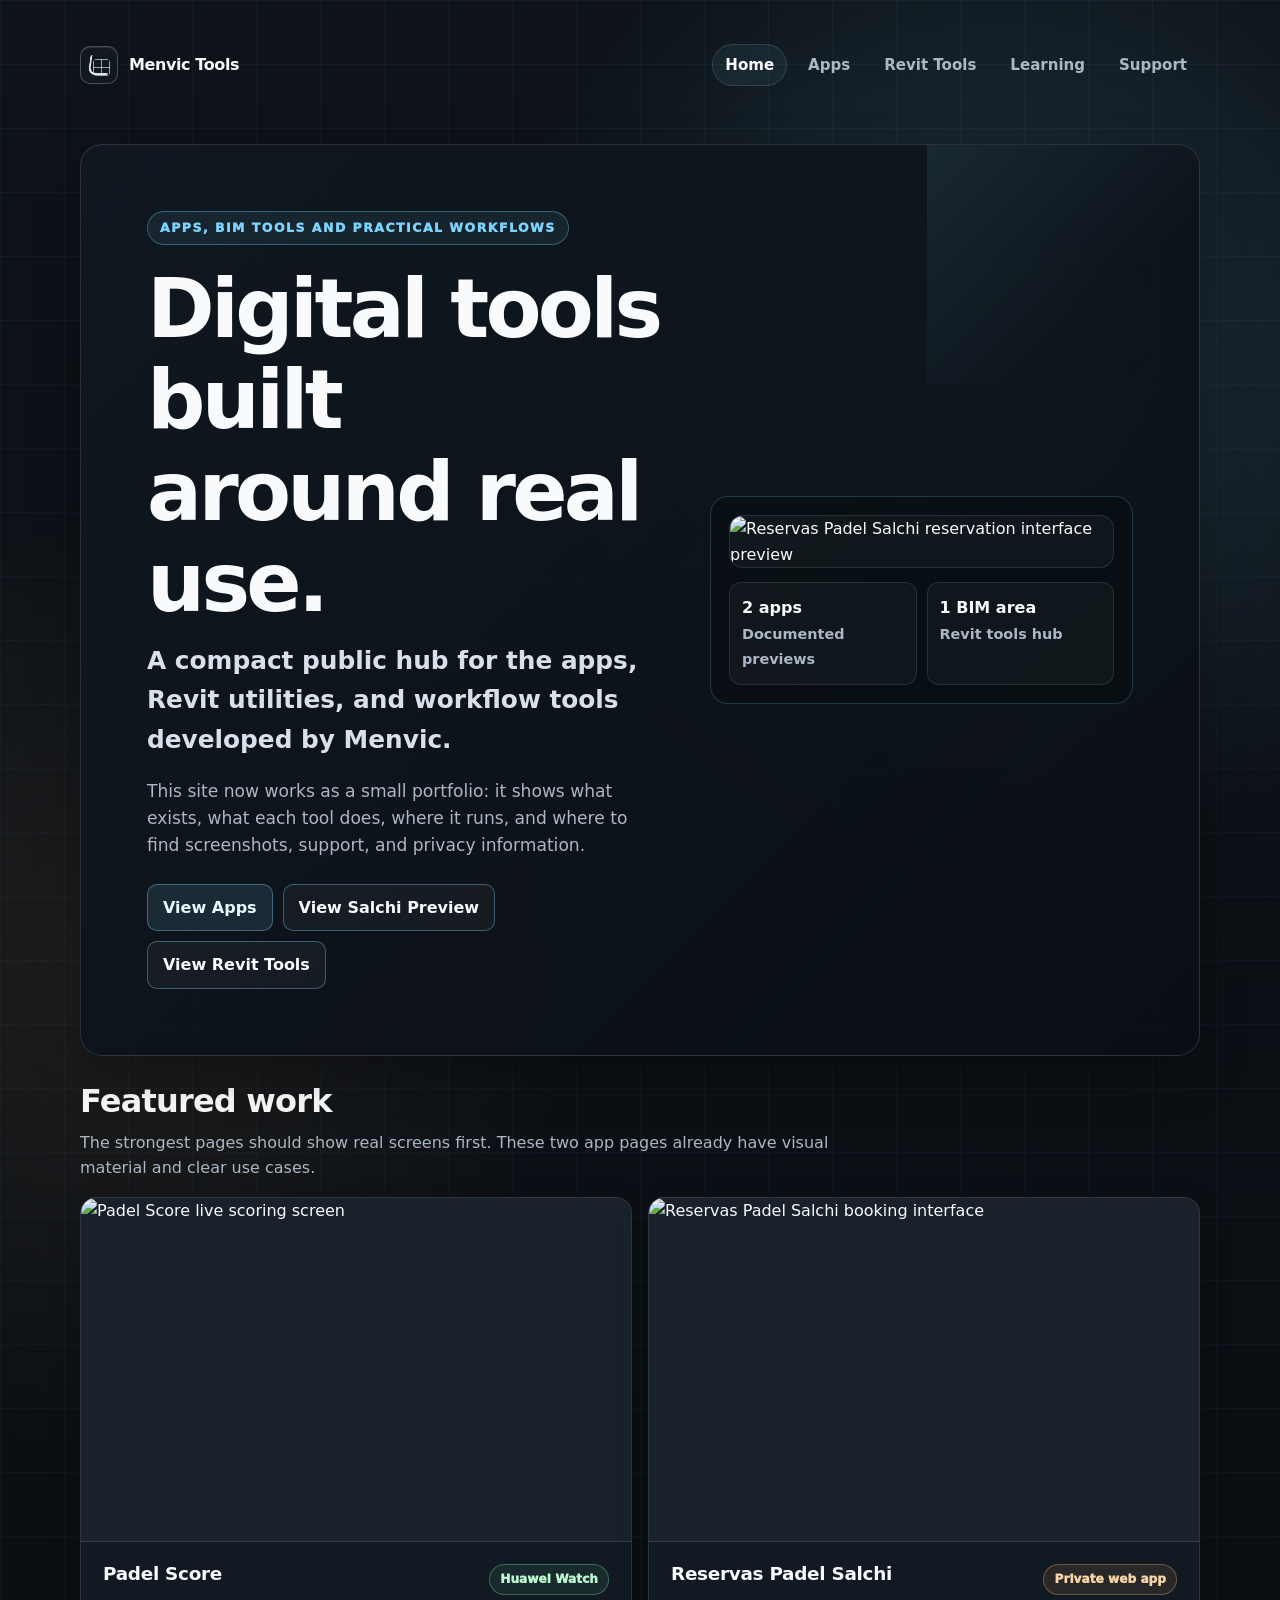
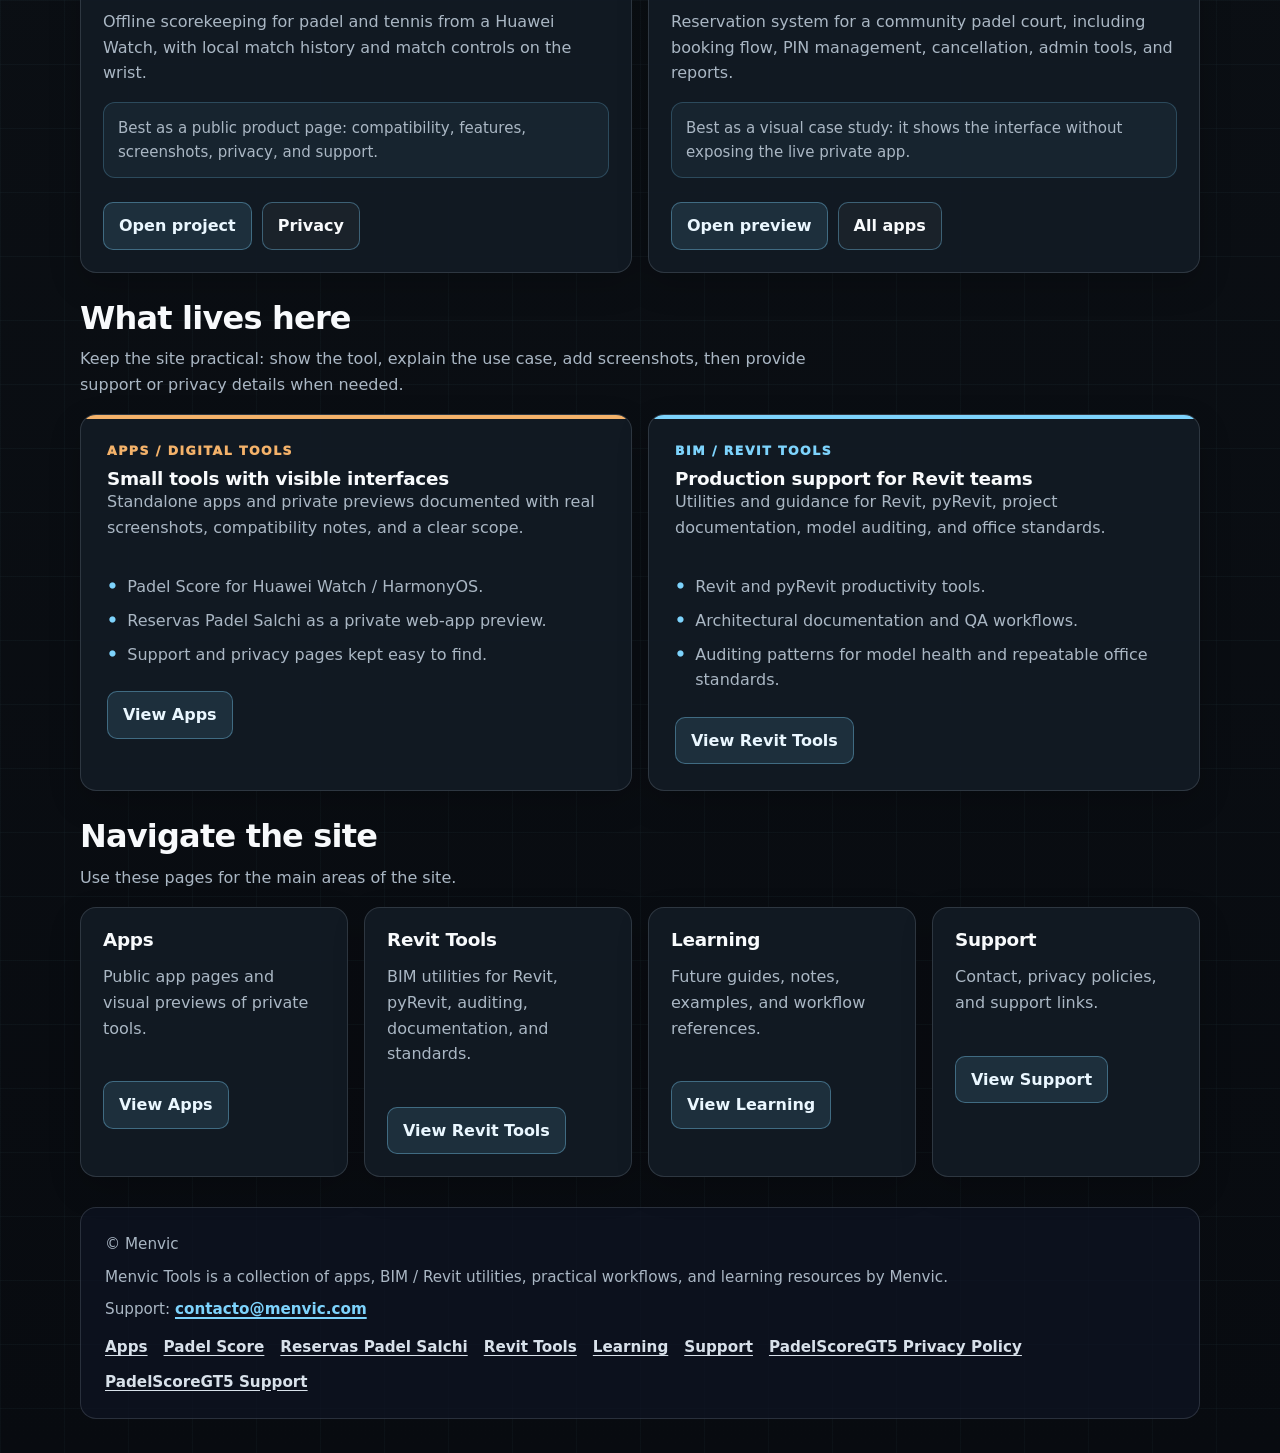
==== commit a3961bf3: "Improve homepage project showcase" ====
--- a/docs/index.html
+++ b/docs/index.html
@@ -3,10 +3,9 @@
 <head>
   <meta charset="utf-8">
   <meta name="viewport" content="width=device-width, initial-scale=1">
-  <meta name="description" content="pyMenvic is a professional hub for BIM / Revit tools, practical apps, learning resources, and support information by Menvic.">
-  <title>pyMenvic | BIM tools and practical apps by Menvic</title>
+  <meta name="description" content="Menvic digital tools and apps: Padel Score, Reservas Padel Salchi, Revit utilities, and practical workflow tools.">
+  <title>Menvic Tools | Apps, Revit utilities and workflow tools</title>
   <style>
-
     :root {
       color-scheme: dark;
       --bg: #0b0f14;
@@ -21,13 +20,12 @@
       --accent: #7dd3fc;
       --accent-strong: #38bdf8;
       --warm: #f4b26a;
+      --green: #86efac;
       --shadow: rgba(0, 0, 0, 0.28);
     }
 
     * { box-sizing: border-box; }
-
     html { scroll-behavior: smooth; }
-
     body {
       margin: 0;
       min-height: 100vh;
@@ -35,10 +33,12 @@
       line-height: 1.6;
       color: var(--text);
       background:
+        radial-gradient(circle at 78% 12%, rgba(125, 211, 252, 0.16), transparent 32rem),
+        radial-gradient(circle at 8% 32%, rgba(244, 178, 106, 0.08), transparent 30rem),
         linear-gradient(rgba(125, 211, 252, 0.035) 1px, transparent 1px),
         linear-gradient(90deg, rgba(125, 211, 252, 0.03) 1px, transparent 1px),
         linear-gradient(180deg, #0d1319 0%, var(--bg) 48%, #080b10 100%);
-      background-size: 64px 64px, 64px 64px, auto;
+      background-size: auto, auto, 64px 64px, 64px 64px, auto;
     }
 
     body::before {
@@ -56,212 +56,77 @@
     }
 
     a { color: inherit; }
-
-    .page {
-      width: min(1120px, calc(100% - 32px));
-      margin: 0 auto;
-      padding: clamp(20px, 4vw, 44px) 0 34px;
-    }
-
-    .topbar {
-      display: flex;
-      align-items: center;
-      justify-content: space-between;
-      gap: 18px;
-      margin-bottom: clamp(28px, 5vw, 58px);
-    }
-
-    .brand {
-      display: inline-flex;
-      align-items: center;
-      gap: 11px;
-      color: var(--text);
-      font-weight: 900;
-      letter-spacing: -0.025em;
-      text-decoration: none;
-    }
-
-    .brand-mark {
-      position: relative;
-      display: inline-block;
-      width: 38px;
-      height: 38px;
-      overflow: hidden;
-      border: 1px solid rgba(255, 255, 255, 0.24);
-      border-radius: 10px;
-      background: var(--bg-elevated);
-      box-shadow: inset 0 1px 0 rgba(255, 255, 255, 0.1);
-    }
-
-    .brand-mark::before {
-      position: absolute;
-      inset: 8px;
-      content: "";
-      border: 2px solid rgba(255, 255, 255, 0.88);
-      border-top: 0;
-      border-right: 0;
-      border-radius: 2px 0 0 8px;
-      transform: skew(-8deg);
-    }
-
-    .brand-mark::after {
-      position: absolute;
-      right: 7px;
-      bottom: 7px;
-      width: 17px;
-      height: 17px;
-      content: "";
-      background:
-        linear-gradient(90deg, rgba(255, 255, 255, 0.7) 1px, transparent 1px),
-        linear-gradient(rgba(255, 255, 255, 0.7) 1px, transparent 1px);
-      background-size: 8px 8px;
-      border-radius: 4px;
-      opacity: 0.86;
-    }
-
-    .top-nav {
-      display: flex;
-      flex-wrap: wrap;
-      gap: 8px;
-      align-items: center;
-      justify-content: flex-end;
-    }
-
-    .nav-link {
-      padding: 8px 12px;
-      border: 1px solid transparent;
-      border-radius: 999px;
-      color: var(--muted);
-      font-size: 0.94rem;
-      font-weight: 800;
-      text-decoration: none;
-      transition: background 160ms ease, border-color 160ms ease, color 160ms ease;
-    }
-
-    .nav-link:hover,
-    .nav-link:focus-visible,
-    .nav-link[aria-current="page"] {
-      border-color: var(--border);
-      color: var(--text);
-      background: rgba(125, 211, 252, 0.07);
-      outline: none;
-    }
+    .page { width: min(1120px, calc(100% - 32px)); margin: 0 auto; padding: clamp(20px, 4vw, 44px) 0 34px; }
+    .topbar { display: flex; align-items: center; justify-content: space-between; gap: 18px; margin-bottom: clamp(28px, 5vw, 58px); }
+    .brand { display: inline-flex; align-items: center; gap: 11px; color: var(--text); font-weight: 900; letter-spacing: -0.025em; text-decoration: none; }
+    .brand-mark { position: relative; display: inline-block; width: 38px; height: 38px; overflow: hidden; border: 1px solid rgba(255, 255, 255, 0.24); border-radius: 10px; background: var(--bg-elevated); box-shadow: inset 0 1px 0 rgba(255, 255, 255, 0.1); }
+    .brand-mark::before { position: absolute; inset: 8px; content: ""; border: 2px solid rgba(255, 255, 255, 0.88); border-top: 0; border-right: 0; border-radius: 2px 0 0 8px; transform: skew(-8deg); }
+    .brand-mark::after { position: absolute; right: 7px; bottom: 7px; width: 17px; height: 17px; content: ""; background: linear-gradient(90deg, rgba(255, 255, 255, 0.7) 1px, transparent 1px), linear-gradient(rgba(255, 255, 255, 0.7) 1px, transparent 1px); background-size: 8px 8px; border-radius: 4px; opacity: 0.86; }
+
+    .top-nav { display: flex; flex-wrap: wrap; gap: 8px; align-items: center; justify-content: flex-end; }
+    .nav-link { padding: 8px 12px; border: 1px solid transparent; border-radius: 999px; color: var(--muted); font-size: 0.94rem; font-weight: 800; text-decoration: none; transition: background 160ms ease, border-color 160ms ease, color 160ms ease; }
+    .nav-link:hover, .nav-link:focus-visible, .nav-link[aria-current="page"] { border-color: var(--border); color: var(--text); background: rgba(125, 211, 252, 0.07); outline: none; }
 
     .hero {
       position: relative;
       display: grid;
-      grid-template-columns: minmax(0, 1fr) minmax(260px, 370px);
+      grid-template-columns: minmax(0, 1.1fr) minmax(280px, 0.9fr);
       gap: clamp(24px, 5vw, 46px);
       align-items: center;
       overflow: hidden;
       padding: clamp(32px, 6vw, 66px);
       border: 1px solid var(--border);
-      border-radius: 20px;
-      background: var(--surface);
+      border-radius: 22px;
+      background: linear-gradient(135deg, rgba(16, 24, 32, 0.96), rgba(10, 15, 21, 0.9));
       box-shadow: 0 18px 50px var(--shadow);
     }
-
-    .hero::after {
-      position: absolute;
-      right: -7rem;
-      top: -9rem;
-      width: 24rem;
-      height: 24rem;
-      content: "";
-      background: linear-gradient(135deg, rgba(125, 211, 252, 0.12), transparent 62%);
-      pointer-events: none;
-    }
-
+    .hero::after { position: absolute; right: -7rem; top: -9rem; width: 24rem; height: 24rem; content: ""; background: linear-gradient(135deg, rgba(125, 211, 252, 0.14), transparent 62%); pointer-events: none; }
     .hero > * { position: relative; z-index: 1; }
 
-    .eyebrow {
-      display: inline-flex;
-      align-items: center;
-      margin: 0 0 18px;
-      padding: 6px 12px;
-      border: 1px solid rgba(125, 211, 252, 0.34);
-      border-radius: 999px;
-      color: var(--accent);
-      background: rgba(125, 211, 252, 0.08);
-      font-size: 0.78rem;
-      font-weight: 950;
-      letter-spacing: 0.12em;
-      text-transform: uppercase;
-    }
-
+    .eyebrow { display: inline-flex; align-items: center; margin: 0 0 18px; padding: 6px 12px; border: 1px solid rgba(125, 211, 252, 0.34); border-radius: 999px; color: var(--accent); background: rgba(125, 211, 252, 0.08); font-size: 0.78rem; font-weight: 950; letter-spacing: 0.12em; text-transform: uppercase; }
     h1, h2, h3, p { margin-top: 0; }
     h1, h2, h3 { line-height: 1.12; }
     h1 { margin-bottom: 12px; font-size: clamp(2.7rem, 8vw, 5.1rem); letter-spacing: -0.045em; }
     h2 { margin-bottom: 10px; font-size: clamp(1.45rem, 3.4vw, 2rem); letter-spacing: -0.025em; }
     h3 { margin-bottom: 0; font-size: 1.15rem; letter-spacing: -0.015em; }
-
-    .subtitle {
-      max-width: 780px;
-      margin-bottom: 18px;
-      color: var(--muted-strong);
-      font-size: clamp(1.15rem, 3vw, 1.55rem);
-      font-weight: 850;
-    }
-
+    .subtitle { max-width: 780px; margin-bottom: 18px; color: var(--muted-strong); font-size: clamp(1.15rem, 3vw, 1.55rem); font-weight: 850; }
     .hero-text, .section-intro, .card-description, .identity-list, .small-note, footer p { color: var(--muted); }
     .hero-text { max-width: 760px; margin-bottom: 0; font-size: 1.07rem; }
-
-    .hero-actions { display: flex; flex-wrap: wrap; gap: 10px; margin-top: 24px; }
-
-    .hero-panel, .feature {
-      border: 1px solid rgba(125, 211, 252, 0.22);
-      border-radius: 18px;
-      background: rgba(8, 13, 18, 0.55);
-    }
-
-    .hero-panel { padding: 22px; }
-    .hero-panel strong { display: block; margin-bottom: 8px; color: var(--text); font-size: 1.04rem; }
-    .hero-panel p { margin-bottom: 0; color: var(--muted-strong); }
-
-    .hub-map { display: grid; gap: 12px; margin-top: 16px; }
-
-    .hub-map-item {
-      padding: 13px 14px;
-      border: 1px solid rgba(255, 255, 255, 0.12);
-      border-radius: 12px;
-      background: rgba(255, 255, 255, 0.035);
-    }
-
-    .hub-map-item span { display: block; color: var(--text); font-weight: 900; }
-    .hub-map-item small { color: var(--muted); font-weight: 700; }
+    .hero-actions, .links { display: flex; flex-wrap: wrap; gap: 10px; margin-top: 24px; }
+
+    .button { display: inline-flex; align-items: center; justify-content: center; min-height: 44px; padding: 10px 15px; border: 1px solid rgba(125, 211, 252, 0.36); border-radius: 10px; color: #eaf7ff; background: rgba(125, 211, 252, 0.12); box-shadow: none; font-weight: 850; text-decoration: none; transition: transform 160ms ease, border-color 160ms ease, box-shadow 160ms ease; }
+    .button:hover, .button:focus-visible { border-color: rgba(255, 255, 255, 0.42); transform: translateY(-1px); box-shadow: none; outline: none; }
+    .button.secondary { color: var(--text); background: rgba(255, 255, 255, 0.04); box-shadow: none; }
+
+    .hero-panel { display: grid; gap: 14px; padding: 18px; border: 1px solid rgba(125, 211, 252, 0.22); border-radius: 18px; background: rgba(8, 13, 18, 0.55); }
+    .mini-preview { overflow: hidden; border: 1px solid rgba(255, 255, 255, 0.1); border-radius: 14px; background: rgba(255, 255, 255, 0.035); }
+    .mini-preview img { display: block; width: 100%; height: auto; }
+    .status-row { display: grid; grid-template-columns: repeat(2, minmax(0, 1fr)); gap: 10px; }
+    .status-item { padding: 12px; border: 1px solid rgba(255, 255, 255, 0.1); border-radius: 12px; background: rgba(255, 255, 255, 0.035); }
+    .status-item strong { display: block; color: var(--text); }
+    .status-item span { color: var(--muted); font-size: 0.9rem; font-weight: 700; }
 
     .section { padding-top: 28px; }
     .section-heading { display: flex; align-items: end; justify-content: space-between; gap: 18px; margin-bottom: 16px; }
-    .section-intro { max-width: 720px; margin-bottom: 0; }
-
-    .cards, .identity-grid { display: grid; gap: 16px; }
+    .section-intro { max-width: 760px; margin-bottom: 0; }
+    .cards, .project-grid, .identity-grid { display: grid; gap: 16px; }
     .cards { grid-template-columns: repeat(auto-fit, minmax(min(100%, 245px), 1fr)); }
+    .project-grid { grid-template-columns: repeat(2, minmax(0, 1fr)); }
     .identity-grid { grid-template-columns: repeat(2, minmax(0, 1fr)); }
 
-    .card, .identity-card, .feature {
-      display: flex;
-      min-height: 100%;
-      flex-direction: column;
-      padding: 22px;
-      box-shadow: 0 12px 32px rgba(0, 0, 0, 0.18);
-    }
-
-    .card, .identity-card {
-      border: 1px solid var(--border);
-      border-radius: 16px;
-      background: var(--surface-strong);
-    }
+    .card, .project-card, .identity-card, .feature { display: flex; min-height: 100%; flex-direction: column; padding: 22px; border: 1px solid var(--border); border-radius: 16px; background: var(--surface-strong); box-shadow: 0 12px 32px rgba(0, 0, 0, 0.18); }
+    .project-card { overflow: hidden; padding: 0; }
+    .project-image { aspect-ratio: 16 / 10; overflow: hidden; border-bottom: 1px solid var(--border); background: rgba(255,255,255,.035); }
+    .project-image img { display: block; width: 100%; height: 100%; object-fit: cover; }
+    .project-body { display: flex; flex: 1; flex-direction: column; padding: 22px; }
+    .card-header { display: flex; align-items: flex-start; justify-content: space-between; gap: 14px; margin-bottom: 14px; }
+    .card-description { margin-bottom: 16px; }
+    .badge { display: inline-flex; flex-shrink: 0; align-items: center; justify-content: center; padding: 5px 10px; border: 1px solid rgba(244, 178, 106, 0.34); border-radius: 999px; color: #f8d5a8; background: rgba(244, 178, 106, 0.1); font-size: 0.76rem; font-weight: 950; white-space: nowrap; }
+    .badge.live { border-color: rgba(134, 239, 172, 0.32); color: #bbf7d0; background: rgba(134, 239, 172, 0.08); }
+    .small-note { margin-top: auto; margin-bottom: 0; padding: 13px 14px; border: 1px solid rgba(125, 211, 252, 0.22); border-radius: 12px; background: rgba(125, 211, 252, 0.06); font-size: 0.94rem; }
 
     .identity-card { position: relative; overflow: hidden; padding: 26px; }
-
-    .identity-card::before {
-      position: absolute;
-      inset: 0 0 auto;
-      height: 4px;
-      content: "";
-      background: var(--accent);
-    }
-
+    .identity-card::before { position: absolute; inset: 0 0 auto; height: 4px; content: ""; background: var(--accent); }
     .identity-card.apps::before { background: var(--warm); }
     .identity-kicker { margin-bottom: 8px; color: var(--accent); font-size: 0.78rem; font-weight: 950; letter-spacing: 0.12em; text-transform: uppercase; }
     .identity-card.apps .identity-kicker { color: var(--warm); }
@@ -269,99 +134,34 @@
     .identity-list li { display: flex; gap: 10px; }
     .identity-list li::before { flex: 0 0 auto; color: var(--accent); content: "•"; font-weight: 950; }
 
-    .card-header { display: flex; align-items: flex-start; justify-content: space-between; gap: 14px; margin-bottom: 14px; }
-    .card-description { margin-bottom: 16px; }
-
-    .badge {
-      display: inline-flex;
-      flex-shrink: 0;
-      align-items: center;
-      justify-content: center;
-      padding: 5px 10px;
-      border: 1px solid rgba(244, 178, 106, 0.34);
-      border-radius: 999px;
-      color: #f8d5a8;
-      background: rgba(244, 178, 106, 0.1);
-      font-size: 0.76rem;
-      font-weight: 950;
-      white-space: nowrap;
-    }
-
-    .small-note {
-      margin-top: auto;
-      margin-bottom: 0;
-      padding: 13px 14px;
-      border: 1px solid rgba(125, 211, 252, 0.22);
-      border-radius: 12px;
-      background: rgba(125, 211, 252, 0.06);
-      font-size: 0.94rem;
-    }
-
-    .links { display: flex; flex-wrap: wrap; gap: 10px; margin-top: 18px; }
-
-    .button {
-      display: inline-flex;
-      align-items: center;
-      justify-content: center;
-      min-height: 44px;
-      padding: 10px 15px;
-      border: 1px solid rgba(125, 211, 252, 0.36);
-      border-radius: 10px;
-      color: #eaf7ff;
-      background: rgba(125, 211, 252, 0.12);
-      box-shadow: none;
-      font-weight: 850;
-      text-decoration: none;
-      transition: transform 160ms ease, border-color 160ms ease, box-shadow 160ms ease;
-    }
-
-    .button:hover, .button:focus-visible {
-      border-color: rgba(255, 255, 255, 0.42);
-      transform: translateY(-1px);
-      box-shadow: none;
-      outline: none;
-    }
-
-    .button.secondary { color: var(--text); background: rgba(255, 255, 255, 0.04); box-shadow: none; }
     .contact-link { color: var(--accent); font-weight: 850; text-decoration-thickness: 2px; text-underline-offset: 3px; }
-
-    .footer {
-      margin-top: 30px;
-      padding: 24px;
-      border: 1px solid var(--border);
-      border-radius: 16px;
-      background: rgba(15, 20, 35, 0.72);
-      font-size: 0.95rem;
-    }
-
+    .footer { margin-top: 30px; padding: 24px; border: 1px solid var(--border); border-radius: 16px; background: rgba(15, 20, 35, 0.72); font-size: 0.95rem; }
     .footer p { margin-bottom: 8px; }
     .footer p:last-child { margin-bottom: 0; }
     .footer-links { display: flex; flex-wrap: wrap; gap: 10px 16px; margin-top: 14px; }
     .footer-links a { color: var(--muted-strong); font-weight: 800; text-underline-offset: 3px; }
 
-    @media (max-width: 780px) {
+    @media (max-width: 860px) {
       .topbar, .section-heading { align-items: flex-start; flex-direction: column; }
       .top-nav { justify-content: flex-start; }
-      .hero, .identity-grid { grid-template-columns: 1fr; }
-    }
-
+      .hero, .identity-grid, .project-grid { grid-template-columns: 1fr; }
+    }
     @media (max-width: 560px) {
       .page { width: min(100% - 24px, 1120px); }
-      .hero, .card, .identity-card, .feature, .footer { border-radius: 22px; }
-      .card-header, .links { align-items: flex-start; flex-direction: column; }
+      .hero, .card, .identity-card, .project-card, .feature, .footer { border-radius: 22px; }
+      .card-header, .links, .hero-actions { align-items: flex-start; flex-direction: column; }
       .button { width: 100%; }
-    }
-
+      .status-row { grid-template-columns: 1fr; }
+    }
   </style>
 </head>
 <body>
   <main class="page">
     <header class="topbar">
-      <a class="brand" href="/" aria-label="pyMenvic home">
+      <a class="brand" href="/" aria-label="Menvic tools home">
         <span class="brand-mark" aria-hidden="true"></span>
-        <span>pyMenvic</span>
+        <span>Menvic Tools</span>
       </a>
-
       <nav class="top-nav" aria-label="Main navigation">
         <a class="nav-link" href="/" aria-current="page">Home</a>
         <a class="nav-link" href="/apps/">Apps</a>
@@ -373,35 +173,82 @@
 
     <section class="hero" aria-labelledby="page-title">
       <div>
-        <p class="eyebrow">Menvic tools</p>
-        <h1 id="page-title">pyMenvic</h1>
-        <p class="subtitle">Practical Revit utilities, workflow helpers, and small apps by Menvic.</p>
-        <p class="hero-text">A simple public hub for tools that support architectural production: pyRevit utilities, model checking workflows, documentation helpers, and compact apps with clear support information.</p>
+        <p class="eyebrow">Apps, BIM tools and practical workflows</p>
+        <h1 id="page-title">Digital tools built around real use.</h1>
+        <p class="subtitle">A compact public hub for the apps, Revit utilities, and workflow tools developed by Menvic.</p>
+        <p class="hero-text">This site now works as a small portfolio: it shows what exists, what each tool does, where it runs, and where to find screenshots, support, and privacy information.</p>
         <nav class="hero-actions" aria-label="Primary homepage links">
-          <a class="button" href="/revit-tools/">Explore BIM Tools</a>
-          <a class="button secondary" href="/apps/">Explore Apps</a>
+          <a class="button" href="/apps/">View Apps</a>
+          <a class="button secondary" href="/apps/padel-salchi/">View Salchi Preview</a>
+          <a class="button secondary" href="/revit-tools/">View Revit Tools</a>
         </nav>
       </div>
-
-      <aside class="hero-panel" aria-label="What is pyMenvic">
-        <strong>Current focus</strong>
-        <p>Revit production support remains the technical core. Apps are documented here when they need a public home.</p>
-        <div class="hub-map" aria-label="pyMenvic focus areas">
-          <div class="hub-map-item"><span>Revit utilities</span><small>Automation, standards, model review, documentation.</small></div>
-          <div class="hub-map-item"><span>Small apps</span><small>Focused tools such as Padel Score.</small></div>
+      <aside class="hero-panel" aria-label="Featured project preview">
+        <div class="mini-preview">
+          <img src="/assets/apps/padel-salchi/01-reserva-seleccionada.webp" alt="Reservas Padel Salchi reservation interface preview">
+        </div>
+        <div class="status-row" aria-label="Site summary">
+          <div class="status-item"><strong>2 apps</strong><span>Documented previews</span></div>
+          <div class="status-item"><strong>1 BIM area</strong><span>Revit tools hub</span></div>
         </div>
       </aside>
+    </section>
+
+    <section class="section" id="projects" aria-labelledby="projects-title">
+      <div class="section-heading">
+        <div>
+          <h2 id="projects-title">Featured work</h2>
+          <p class="section-intro">The strongest pages should show real screens first. These two app pages already have visual material and clear use cases.</p>
+        </div>
+      </div>
+      <div class="project-grid">
+        <article class="project-card">
+          <div class="project-image"><img src="/assets/apps/padel-score/03-scoring.webp" alt="Padel Score live scoring screen"></div>
+          <div class="project-body">
+            <div class="card-header"><h3>Padel Score</h3><span class="badge live">Huawei Watch</span></div>
+            <p class="card-description">Offline scorekeeping for padel and tennis from a Huawei Watch, with local match history and match controls on the wrist.</p>
+            <p class="small-note">Best as a public product page: compatibility, features, screenshots, privacy, and support.</p>
+            <nav class="links" aria-label="Padel Score links">
+              <a class="button" href="/apps/padel-score/">Open project</a>
+              <a class="button secondary" href="/padelscoregt5/privacy/">Privacy</a>
+            </nav>
+          </div>
+        </article>
+
+        <article class="project-card">
+          <div class="project-image"><img src="/assets/apps/padel-salchi/01-reserva-seleccionada.webp" alt="Reservas Padel Salchi booking interface"></div>
+          <div class="project-body">
+            <div class="card-header"><h3>Reservas Padel Salchi</h3><span class="badge">Private web app</span></div>
+            <p class="card-description">Reservation system for a community padel court, including booking flow, PIN management, cancellation, admin tools, and reports.</p>
+            <p class="small-note">Best as a visual case study: it shows the interface without exposing the live private app.</p>
+            <nav class="links" aria-label="Reservas Padel Salchi links">
+              <a class="button" href="/apps/padel-salchi/">Open preview</a>
+              <a class="button secondary" href="/apps/">All apps</a>
+            </nav>
+          </div>
+        </article>
+      </div>
     </section>
 
     <section class="section" id="identity" aria-labelledby="identity-title">
       <div class="section-heading">
         <div>
           <h2 id="identity-title">What lives here</h2>
-          <p class="section-intro">The site groups public material for Revit work, workflow notes, support pages, and small apps without turning each item into a large marketing page.</p>
-        </div>
-      </div>
-
-      <div class="identity-grid" aria-label="pyMenvic identity areas">
+          <p class="section-intro">Keep the site practical: show the tool, explain the use case, add screenshots, then provide support or privacy details when needed.</p>
+        </div>
+      </div>
+      <div class="identity-grid" aria-label="Menvic tool areas">
+        <article class="identity-card apps">
+          <p class="identity-kicker">Apps / digital tools</p>
+          <h3>Small tools with visible interfaces</h3>
+          <p class="card-description">Standalone apps and private previews documented with real screenshots, compatibility notes, and a clear scope.</p>
+          <ul class="identity-list">
+            <li>Padel Score for Huawei Watch / HarmonyOS.</li>
+            <li>Reservas Padel Salchi as a private web-app preview.</li>
+            <li>Support and privacy pages kept easy to find.</li>
+          </ul>
+          <nav class="links" aria-label="Apps identity links"><a class="button" href="/apps/">View Apps</a></nav>
+        </article>
         <article class="identity-card">
           <p class="identity-kicker">BIM / Revit tools</p>
           <h3>Production support for Revit teams</h3>
@@ -413,18 +260,6 @@
           </ul>
           <nav class="links" aria-label="BIM tools links"><a class="button" href="/revit-tools/">View Revit Tools</a></nav>
         </article>
-
-        <article class="identity-card apps">
-          <p class="identity-kicker">Apps / digital tools</p>
-          <h3>Small apps with clear support pages</h3>
-          <p class="card-description">Standalone apps are listed with plain descriptions, compatibility notes, privacy links, and support paths.</p>
-          <ul class="identity-list">
-            <li>Padel Score for tracking padel and tennis matches from a Huawei Watch.</li>
-            <li>Future tools only when they have a defined use and support path.</li>
-            <li>Public support and privacy information kept easy to find.</li>
-          </ul>
-          <nav class="links" aria-label="Apps identity links"><a class="button" href="/apps/">View Apps</a></nav>
-        </article>
       </div>
     </section>
 
@@ -435,26 +270,22 @@
           <p class="section-intro">Use these pages for the main areas of the site.</p>
         </div>
       </div>
-
-      <div class="cards" aria-label="pyMenvic sections">
+      <div class="cards" aria-label="Menvic sections">
         <article class="card">
           <div class="card-header"><h3>Apps</h3></div>
-          <p class="card-description">Padel Score and other small tools when they are ready to document.</p>
+          <p class="card-description">Public app pages and visual previews of private tools.</p>
           <nav class="links" aria-label="Apps links"><a class="button" href="/apps/">View Apps</a></nav>
         </article>
-
         <article class="card">
           <div class="card-header"><h3>Revit Tools</h3></div>
           <p class="card-description">BIM utilities for Revit, pyRevit, auditing, documentation, and standards.</p>
           <nav class="links" aria-label="Revit Tools links"><a class="button" href="/revit-tools/">View Revit Tools</a></nav>
         </article>
-
         <article class="card">
           <div class="card-header"><h3>Learning</h3></div>
           <p class="card-description">Future guides, notes, examples, and workflow references.</p>
           <nav class="links" aria-label="Learning links"><a class="button" href="/learning/">View Learning</a></nav>
         </article>
-
         <article class="card">
           <div class="card-header"><h3>Support</h3></div>
           <p class="card-description">Contact, privacy policies, and support links.</p>
@@ -463,26 +294,14 @@
       </div>
     </section>
 
-    <section class="section" aria-labelledby="featured-title">
-      <article class="feature">
-        <p class="eyebrow">Featured app</p>
-        <h2 id="featured-title">Padel Score</h2>
-        <p class="card-description">A standalone padel and tennis scorekeeper for Huawei Watch / HarmonyOS, built around offline scoring and local match history.</p>
-        <p class="small-note">Privacy-focused by design: no login, no account registration, no payments, no network access, and no personal data collection.</p>
-        <nav class="links" aria-label="PadelScoreGT5 links">
-          <a class="button" href="/apps/padel-score/">View Padel Score</a>
-          <a class="button secondary" href="/padelscoregt5/privacy/">Privacy Policy</a>
-          <a class="button secondary" href="/padelscoregt5/support/">Support</a>
-        </nav>
-      </article>
-    </section>
-
     <footer class="footer">
       <p>&copy; Menvic</p>
-      <p>pyMenvic is a collection of BIM / Revit tools, practical apps, and learning resources by Menvic.</p>
+      <p>Menvic Tools is a collection of apps, BIM / Revit utilities, practical workflows, and learning resources by Menvic.</p>
       <p>Support: <a class="contact-link" href="mailto:contacto@menvic.com">contacto@menvic.com</a></p>
       <nav class="footer-links" aria-label="Footer navigation">
         <a href="/apps/">Apps</a>
+        <a href="/apps/padel-score/">Padel Score</a>
+        <a href="/apps/padel-salchi/">Reservas Padel Salchi</a>
         <a href="/revit-tools/">Revit Tools</a>
         <a href="/learning/">Learning</a>
         <a href="/support/">Support</a>
